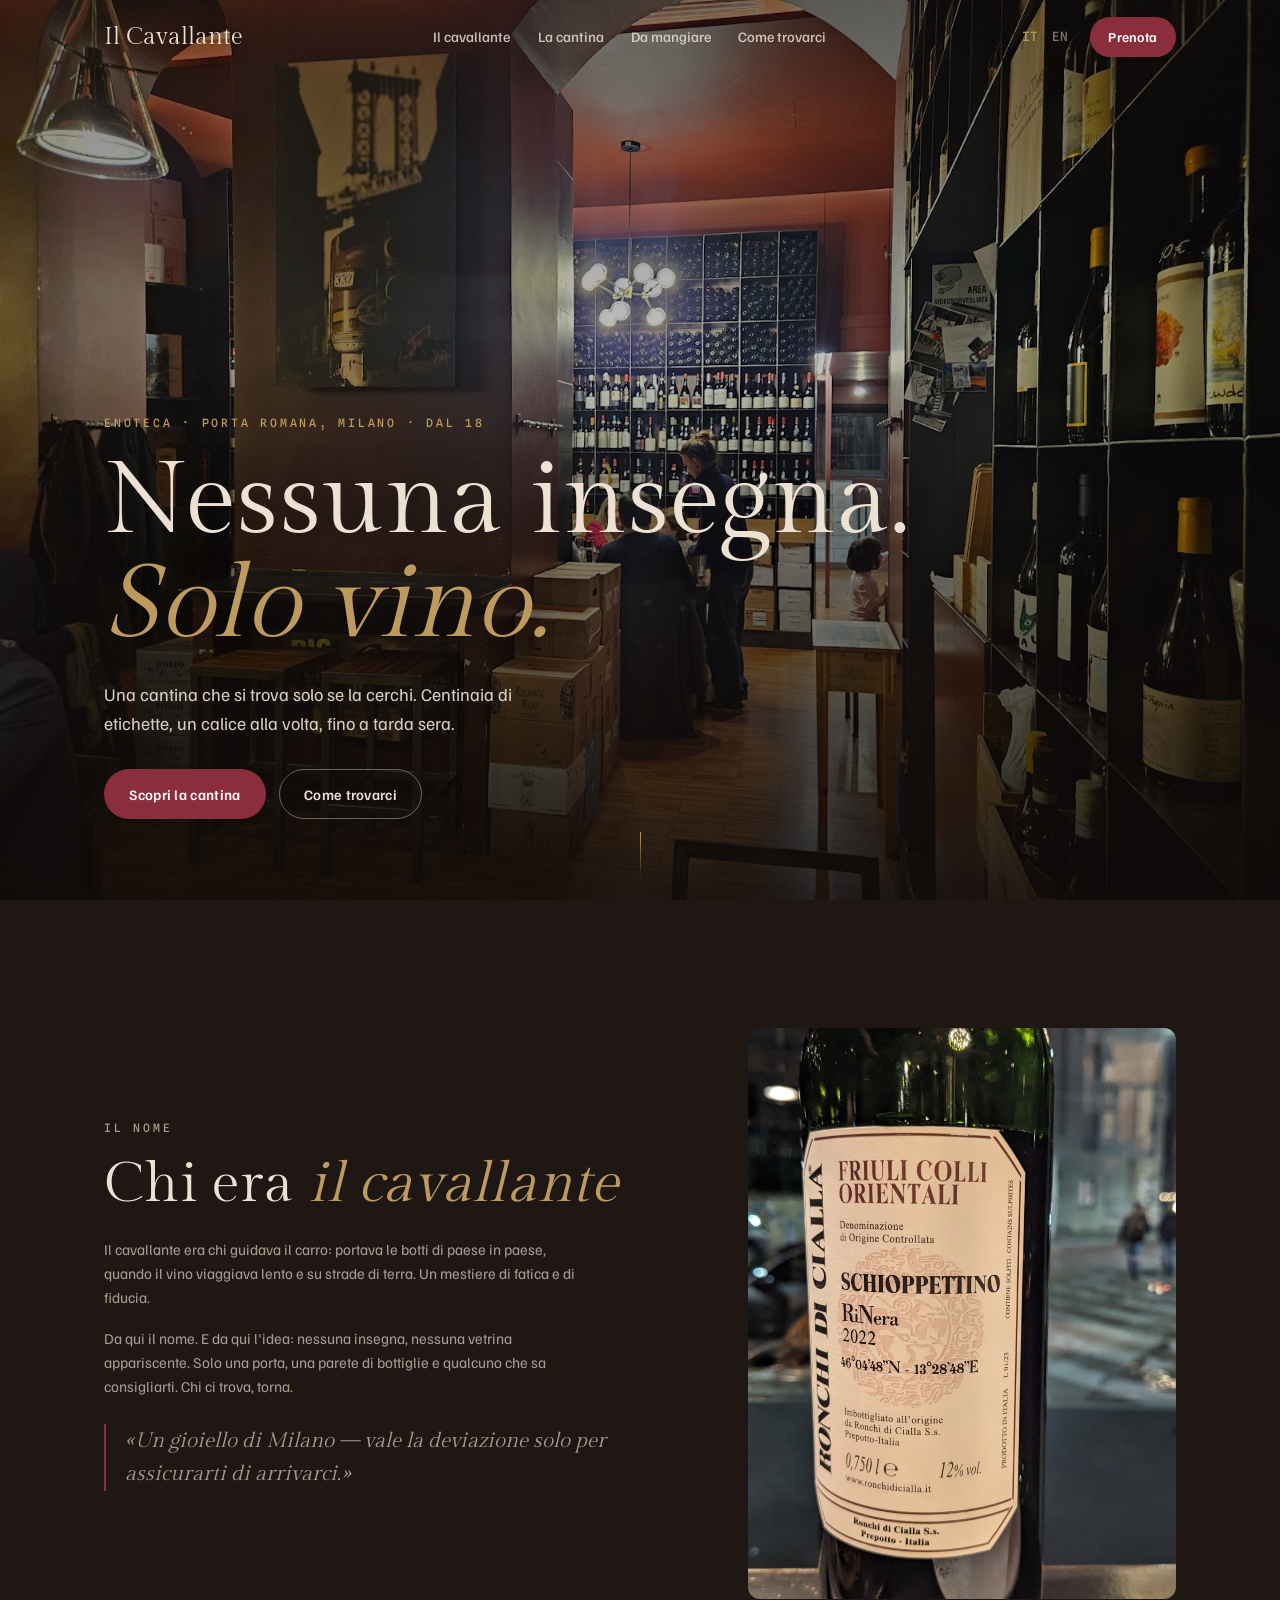
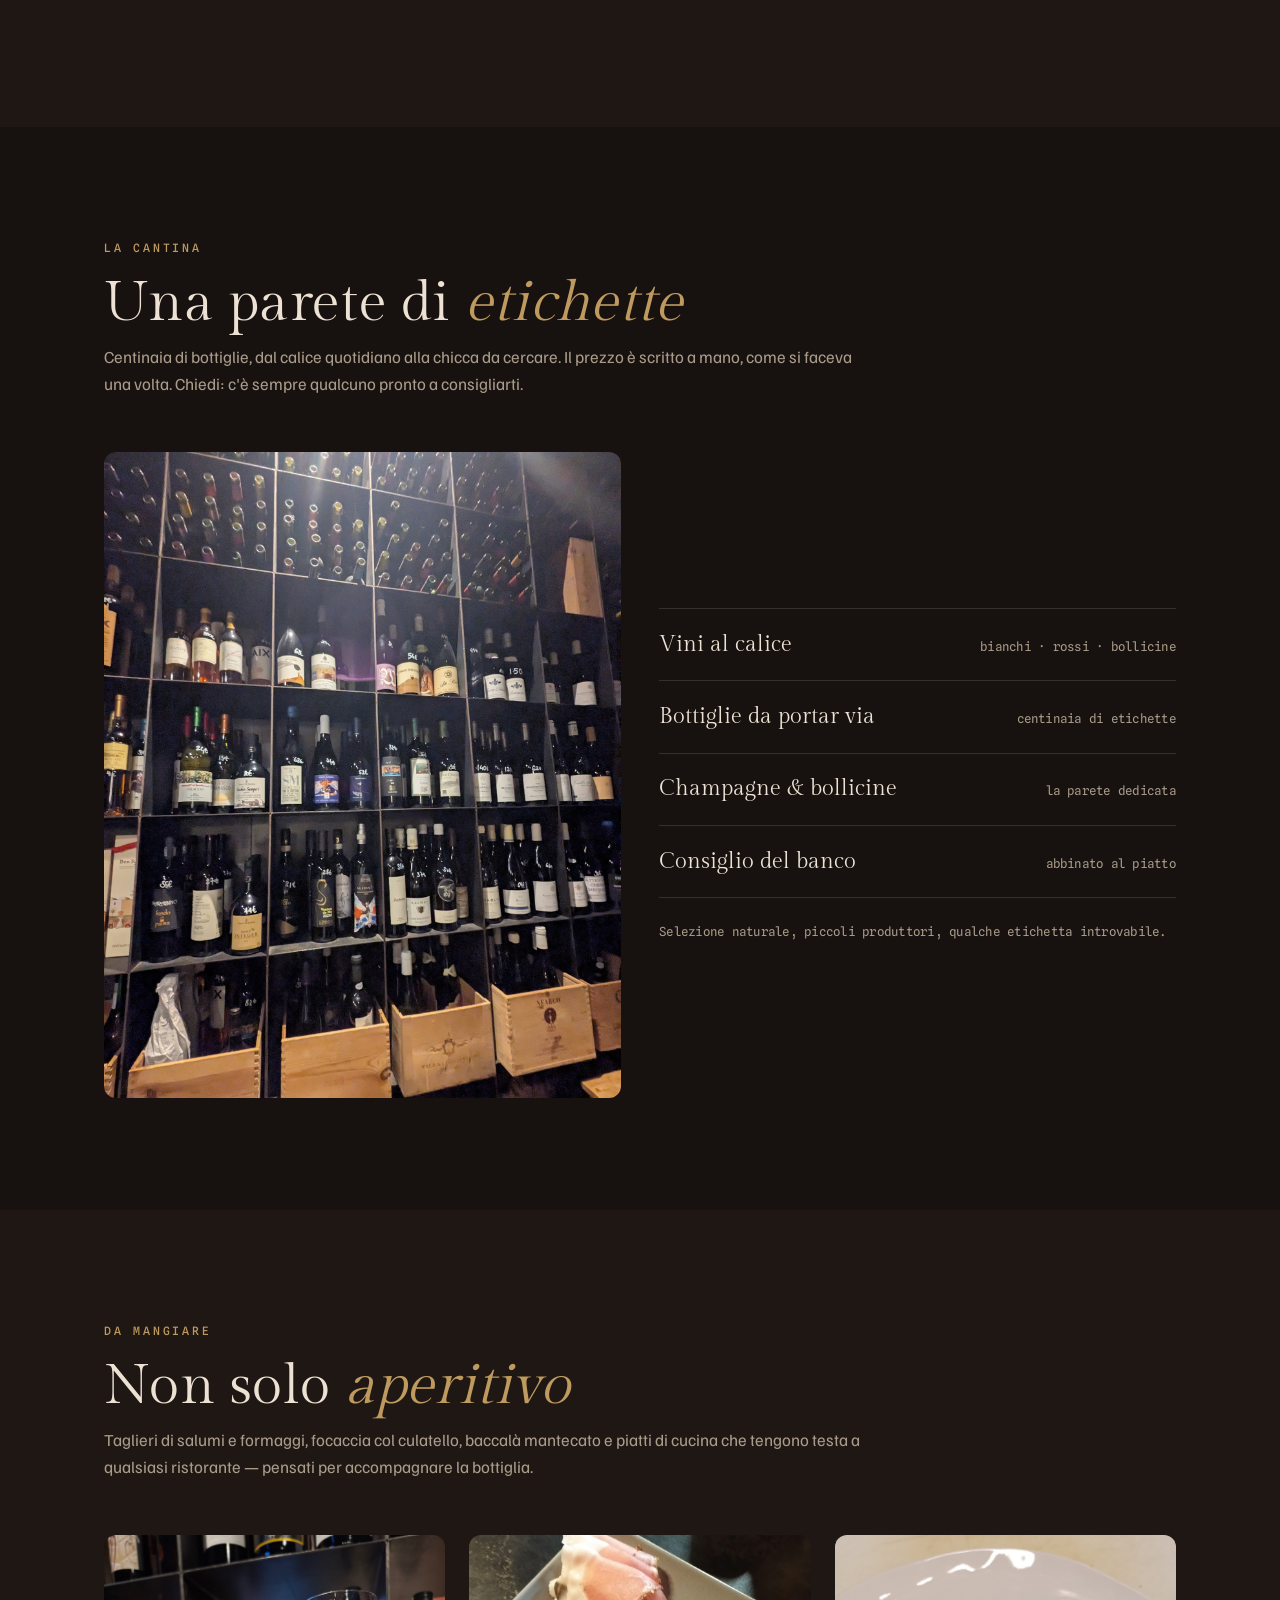
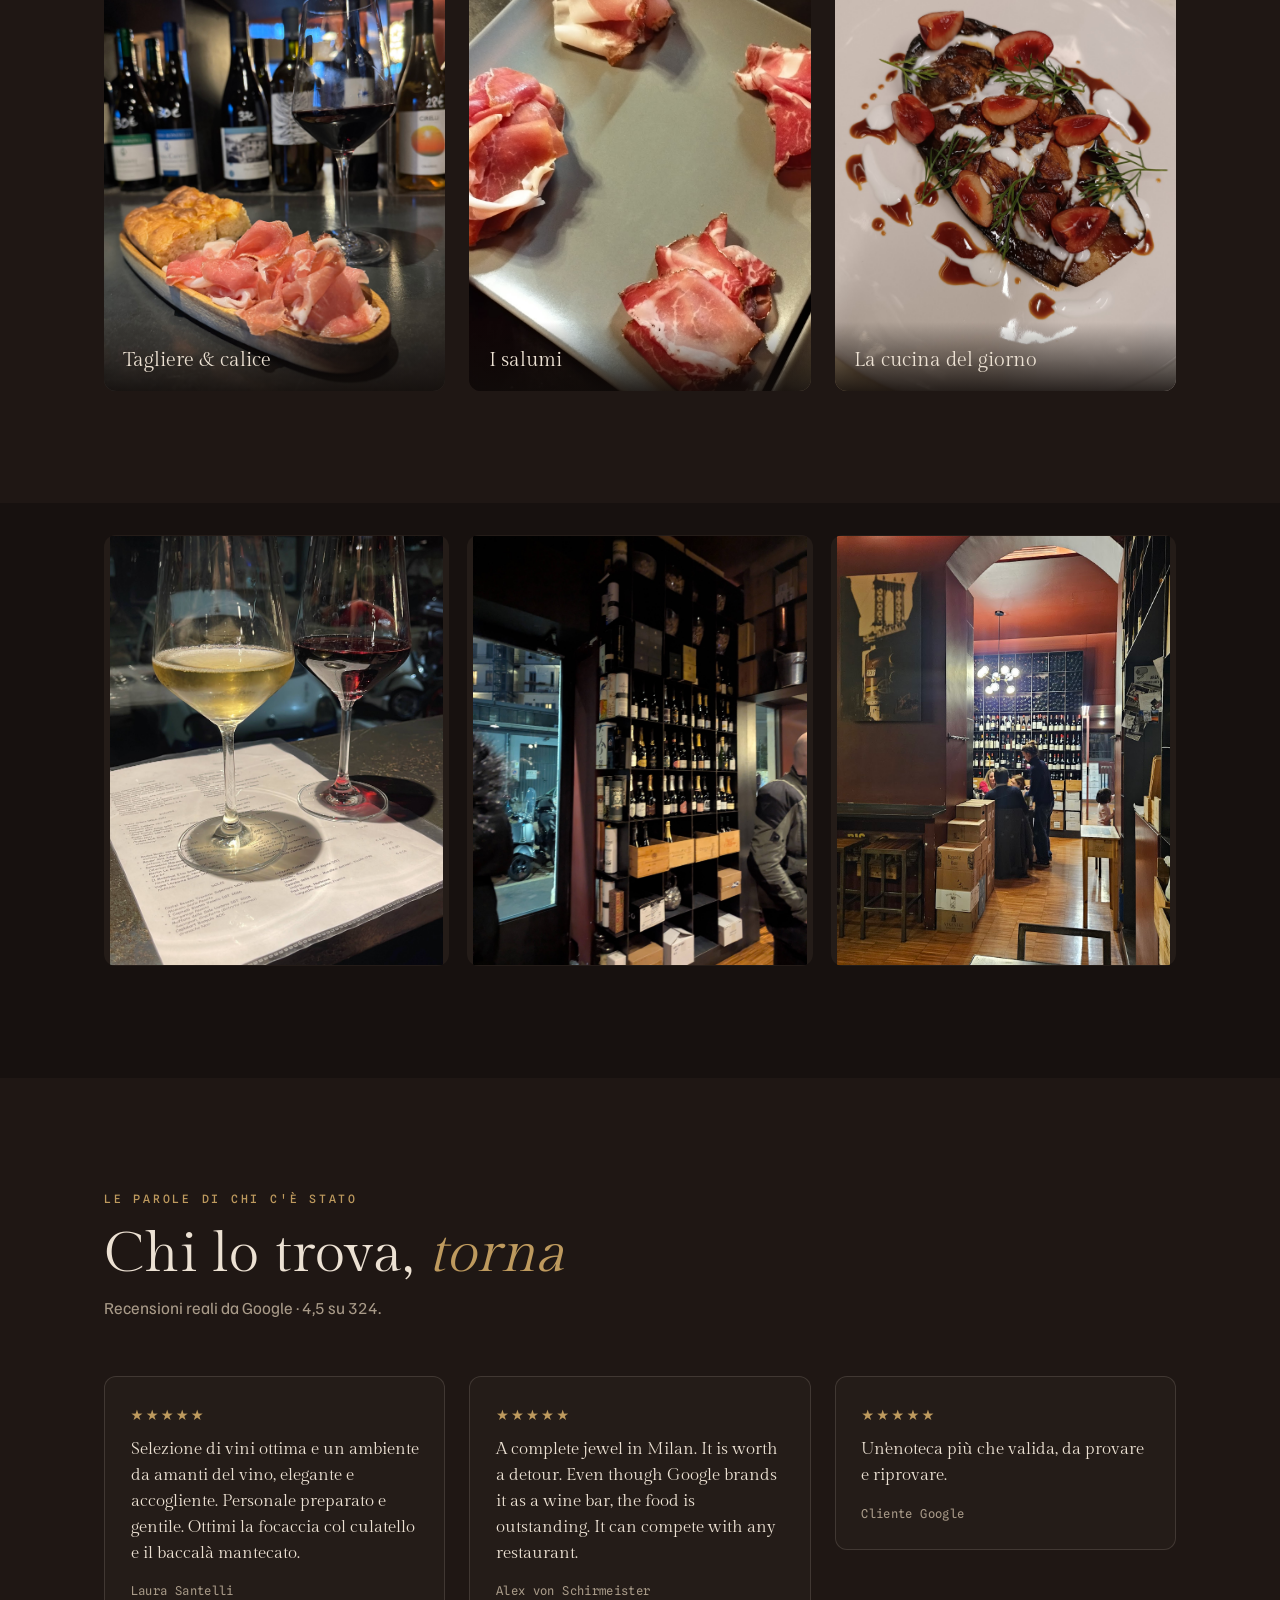
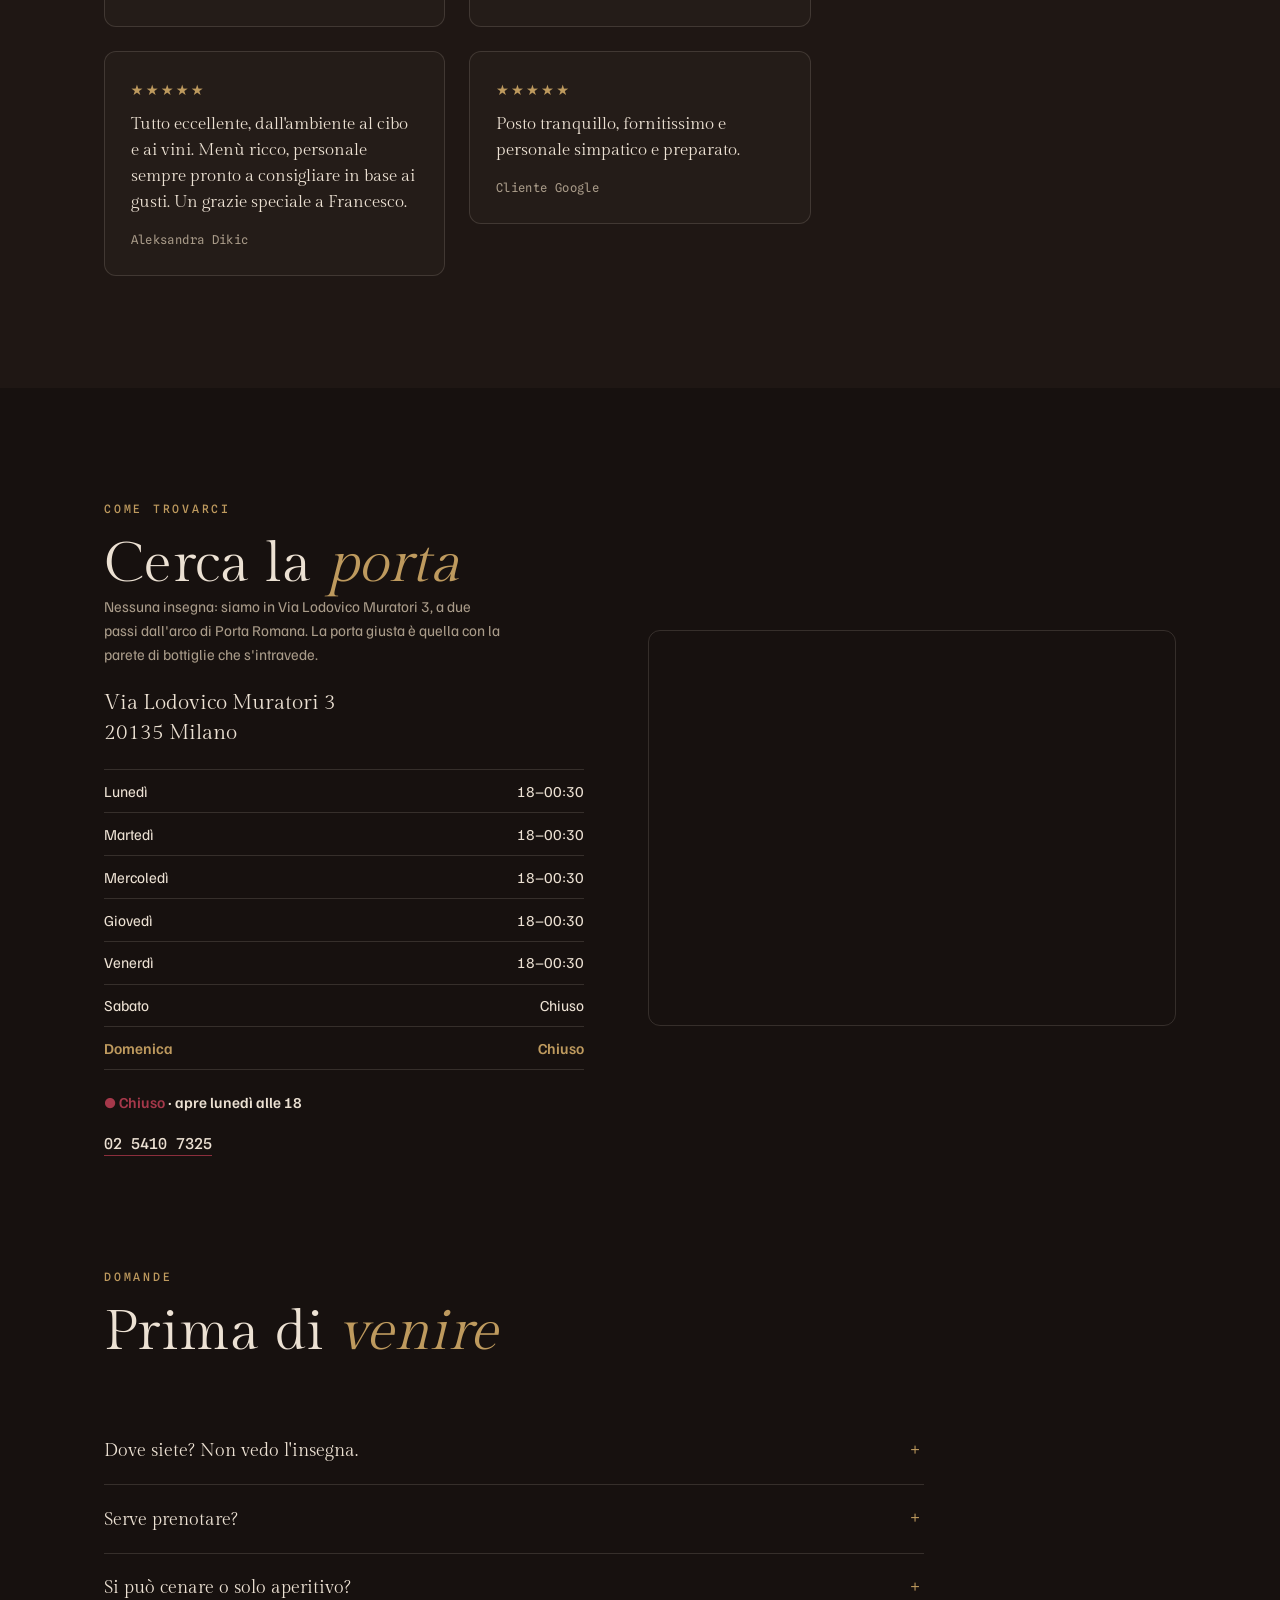
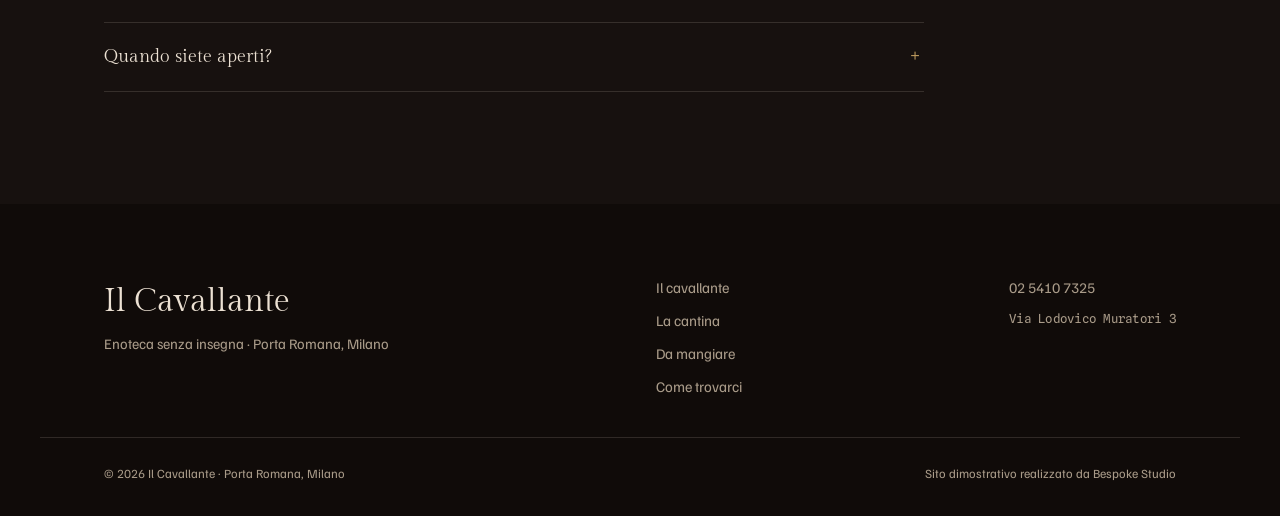
==== index.html @ c57157a1 "Il Cavallante — enoteca «senza insegna» a Porta Romana, Milano Sito vetrina one-page (vanilla HTML/C" ====
<!DOCTYPE html>
<html lang="it" class="no-js">
<head>
<meta charset="utf-8">
<meta name="viewport" content="width=device-width, initial-scale=1">
<title>Il Cavallante — Enoteca senza insegna a Porta Romana, Milano</title>
<meta name="description" content="Il Cavallante: enoteca e wine bar «senza insegna» in Via Ludovico Muratori 3, Porta Romana, Milano. Centinaia di etichette, vini al calice, taglieri e cucina. Aperto dalle 18.">
<link rel="canonical" href="https://rotenzark.github.io/il-cavallante/">
<meta property="og:type" content="website">
<meta property="og:title" content="Il Cavallante — Enoteca senza insegna a Porta Romana">
<meta property="og:description" content="Una cantina che si trova solo se la cerchi. Vini al calice, taglieri e cucina, dalle 18 a mezzanotte e mezza.">
<meta property="og:image" content="https://rotenzark.github.io/il-cavallante/img/og-image.jpg">
<meta property="og:url" content="https://rotenzark.github.io/il-cavallante/">
<meta name="twitter:card" content="summary_large_image">
<meta name="theme-color" content="#17110F">
<link rel="icon" href="img/favicon.svg" type="image/svg+xml">
<link rel="icon" href="img/favicon-32.png" sizes="32x32" type="image/png">
<link rel="apple-touch-icon" href="img/apple-touch-icon.png">
<link rel="preconnect" href="https://fonts.googleapis.com">
<link rel="preconnect" href="https://fonts.gstatic.com" crossorigin>
<link href="https://fonts.googleapis.com/css2?family=Gilda+Display&family=Familjen+Grotesk:wght@400;500;600;700&family=Spline+Sans+Mono:wght@400;500&display=swap" rel="stylesheet">
<link rel="stylesheet" href="css/style.css?v=1">
<script>document.documentElement.className = document.documentElement.className.replace('no-js','js');</script>
<script type="application/ld+json">
{
  "@context": "https://schema.org",
  "@type": ["BarOrPub","Winery"],
  "additionalType": "https://schema.org/Restaurant",
  "name": "Il Cavallante",
  "description": "Enoteca e wine bar «senza insegna» a Porta Romana, Milano. Centinaia di etichette, vini al calice, taglieri e cucina.",
  "image": "https://rotenzark.github.io/il-cavallante/img/og-image.jpg",
  "url": "https://rotenzark.github.io/il-cavallante/",
  "servesCuisine": ["Vino","Enoteca","Cucina italiana"],
  "priceRange": "€€",
  "telephone": "+390254107325",
  "address": {
    "@type": "PostalAddress",
    "streetAddress": "Via Lodovico Muratori 3",
    "postalCode": "20135",
    "addressLocality": "Milano",
    "addressCountry": "IT"
  },
  "geo": { "@type": "GeoCoordinates", "latitude": 45.4521486, "longitude": 9.2036123 },
  "openingHoursSpecification": [{
    "@type": "OpeningHoursSpecification",
    "dayOfWeek": ["Monday","Tuesday","Wednesday","Thursday","Friday"],
    "opens": "18:00", "closes": "00:30"
  }],
  "aggregateRating": { "@type": "AggregateRating", "ratingValue": "4.5", "reviewCount": "324" }
}
</script>
<script type="application/ld+json">
{
  "@context": "https://schema.org",
  "@type": "FAQPage",
  "mainEntity": [
    { "@type": "Question", "name": "Dove si trova Il Cavallante? Non vedo l'insegna.", "acceptedAnswer": { "@type": "Answer", "text": "È proprio così: siamo un'enoteca senza insegna, in Via Lodovico Muratori 3, a Porta Romana. Cerca la porta, dentro c'è la cantina." } },
    { "@type": "Question", "name": "Serve prenotare?", "acceptedAnswer": { "@type": "Answer", "text": "Per un tavolo la sera, soprattutto nel weekend, meglio chiamare al 02 5410 7325. Per un calice al banco si passa e basta." } },
    { "@type": "Question", "name": "Si può cenare o solo aperitivo?", "acceptedAnswer": { "@type": "Answer", "text": "Entrambi. Oltre a taglieri e vini al calice proponiamo piatti di cucina che accompagnano la bottiglia, fino a tardi." } },
    { "@type": "Question", "name": "Quando siete aperti?", "acceptedAnswer": { "@type": "Answer", "text": "Da lunedì a venerdì, dalle 18 alle 00:30. Sabato e domenica chiuso." } }
  ]
}
</script>
</head>
<body>

<div class="intro" id="intro" aria-hidden="true">
  <span class="intro__mark">Il Cavallante</span>
  <span class="intro__sub" data-i18n="intro.sub">l'enoteca senza insegna</span>
</div>

<header class="site-head" id="head">
  <div class="wrap head__row">
    <a class="brand" href="#top" aria-label="Il Cavallante — home"><span class="brand__word">Il Cavallante</span></a>
    <nav class="nav" id="nav" aria-label="Principale">
      <a href="#storia" data-i18n="nav.story">Il cavallante</a>
      <a href="#cantina" data-i18n="nav.cellar">La cantina</a>
      <a href="#cucina" data-i18n="nav.kitchen">Da mangiare</a>
      <a href="#dove" data-i18n="nav.where">Come trovarci</a>
    </nav>
    <div class="head__actions">
      <div class="lang" role="group" aria-label="Lingua / Language">
        <button type="button" class="lang__btn is-active" data-lang="it" aria-pressed="true">IT</button>
        <button type="button" class="lang__btn" data-lang="en" aria-pressed="false">EN</button>
      </div>
      <a class="btn btn--wine head__cta" href="tel:+390254107325" data-i18n="cta.book">Prenota</a>
      <button type="button" class="burger" id="burger" aria-label="Menu" aria-expanded="false" aria-controls="nav"><span></span><span></span></button>
    </div>
  </div>
</header>

<main id="top">

  <section class="hero" id="hero">
    <div class="hero__media"><img src="img/cav-01.jpg" width="1600" height="1067" alt="La cantina del Cavallante" class="hero__img"></div>
    <div class="hero__inner">
      <p class="eyebrow reveal" data-i18n="hero.eyebrow">Enoteca · Porta Romana, Milano · dal 18</p>
      <h1 class="hero__title reveal"><span data-i18n="hero.t1">Nessuna insegna.</span><br><em data-i18n="hero.t2">Solo vino.</em></h1>
      <p class="hero__lead reveal" data-i18n="hero.lead">Una cantina che si trova solo se la cerchi. Centinaia di etichette, un calice alla volta, fino a tarda sera.</p>
      <div class="hero__cta reveal">
        <a class="btn btn--wine" href="#cantina" data-i18n="hero.cta1">Scopri la cantina</a>
        <a class="btn btn--ghost-light" href="#dove" data-i18n="hero.cta2">Come trovarci</a>
      </div>
    </div>
    <span class="hero__scroll" aria-hidden="true"></span>
  </section>

  <!-- STORIA -->
  <section class="story" id="storia">
    <div class="wrap story__grid">
      <div class="story__text">
        <p class="eyebrow reveal" data-i18n="story.eyebrow">Il nome</p>
        <h2 class="reveal"><span data-i18n="story.t1">Chi era</span> <em data-i18n="story.t2">il cavallante</em></h2>
        <p class="reveal" data-i18n="story.p1">Il cavallante era chi guidava il carro: portava le botti di paese in paese, quando il vino viaggiava lento e su strade di terra. Un mestiere di fatica e di fiducia.</p>
        <p class="reveal" data-i18n="story.p2">Da qui il nome. E da qui l'idea: nessuna insegna, nessuna vetrina appariscente. Solo una porta, una parete di bottiglie e qualcuno che sa consigliarti. Chi ci trova, torna.</p>
        <p class="pull reveal" data-i18n="story.pull">«Un gioiello di Milano — vale la deviazione solo per assicurarti di arrivarci.»</p>
      </div>
      <div class="story__media reveal"><img src="img/cav-06.jpg" width="1600" height="2844" alt="Una bottiglia al Cavallante" loading="lazy"></div>
    </div>
  </section>

  <!-- CANTINA -->
  <section class="cellar" id="cantina">
    <div class="wrap">
      <header class="sec-head reveal">
        <p class="eyebrow" data-i18n="cellar.eyebrow">La cantina</p>
        <h2><span data-i18n="cellar.t1">Una parete di</span> <em data-i18n="cellar.t2">etichette</em></h2>
        <p class="sec-head__lead" data-i18n="cellar.lead">Centinaia di bottiglie, dal calice quotidiano alla chicca da cercare. Il prezzo è scritto a mano, come si faceva una volta. Chiedi: c'è sempre qualcuno pronto a consigliarti.</p>
      </header>
    </div>
    <div class="cellar__grid wrap">
      <figure class="cellar__big reveal"><img src="img/cav-03.jpg" width="1600" height="2125" alt="La parete delle etichette" loading="lazy"></figure>
      <div class="cellar__list reveal">
        <ul class="calice">
          <li><span data-i18n="cellar.i1">Vini al calice</span><span class="mono">bianchi · rossi · bollicine</span></li>
          <li><span data-i18n="cellar.i2">Bottiglie da portar via</span><span class="mono">centinaia di etichette</span></li>
          <li><span data-i18n="cellar.i3">Champagne & bollicine</span><span class="mono">la parete dedicata</span></li>
          <li><span data-i18n="cellar.i4">Consiglio del banco</span><span class="mono">abbinato al piatto</span></li>
        </ul>
        <p class="cellar__note mono" data-i18n="cellar.note">Selezione naturale, piccoli produttori, qualche etichetta introvabile.</p>
      </div>
    </div>
  </section>

  <!-- CUCINA -->
  <section class="kitchen" id="cucina">
    <div class="wrap">
      <header class="sec-head reveal">
        <p class="eyebrow" data-i18n="kitchen.eyebrow">Da mangiare</p>
        <h2><span data-i18n="kitchen.t1">Non solo</span> <em data-i18n="kitchen.t2">aperitivo</em></h2>
        <p class="sec-head__lead" data-i18n="kitchen.lead">Taglieri di salumi e formaggi, focaccia col culatello, baccalà mantecato e piatti di cucina che tengono testa a qualsiasi ristorante — pensati per accompagnare la bottiglia.</p>
      </header>
      <div class="kitchen__grid">
        <figure class="dish reveal"><img src="img/cav-02.jpg" width="1600" height="2844" alt="Tagliere e calice" loading="lazy"><figcaption data-i18n="kitchen.d1">Tagliere & calice</figcaption></figure>
        <figure class="dish reveal"><img src="img/cav-08.jpg" width="1600" height="1280" alt="Salumi" loading="lazy"><figcaption data-i18n="kitchen.d2">I salumi</figcaption></figure>
        <figure class="dish reveal"><img src="img/cav-07.jpg" width="1600" height="2133" alt="Piatto di cucina" loading="lazy"><figcaption data-i18n="kitchen.d3">La cucina del giorno</figcaption></figure>
      </div>
    </div>
  </section>

  <!-- GALLERY -->
  <section class="gallery" id="gallery">
    <div class="gallery__grid wrap">
      <button class="shot reveal" data-full="img/cav-04.jpg" aria-label="Ingrandisci"><img src="img/cav-04.jpg" width="1600" height="2125" alt="Due calici sul menù" loading="lazy"></button>
      <button class="shot reveal" data-full="img/cav-05.jpg" aria-label="Ingrandisci"><img src="img/cav-05.jpg" width="1600" height="2844" alt="La vetrina sulla strada" loading="lazy"></button>
      <button class="shot reveal" data-full="img/cav-01.jpg" aria-label="Ingrandisci"><img src="img/cav-01.jpg" width="1600" height="1067" alt="Interno della cantina" loading="lazy"></button>
    </div>
  </section>

  <!-- RECENSIONI -->
  <section class="reviews" id="recensioni">
    <div class="wrap">
      <header class="sec-head reveal">
        <p class="eyebrow" data-i18n="rev.eyebrow">Le parole di chi c'è stato</p>
        <h2><span data-i18n="rev.t1">Chi lo trova,</span> <em data-i18n="rev.t2">torna</em></h2>
        <p class="sec-head__lead" data-i18n="rev.lead">Recensioni reali da Google · 4,5 su 324.</p>
      </header>
      <div class="reviews__grid">
        <figure class="review reveal"><div class="review__stars" aria-label="5 su 5">★★★★★</div><blockquote data-i18n="rev.q1">Selezione di vini ottima e un ambiente da amanti del vino, elegante e accogliente. Personale preparato e gentile. Ottimi la focaccia col culatello e il baccalà mantecato.</blockquote><figcaption>Laura Santelli</figcaption></figure>
        <figure class="review reveal"><div class="review__stars" aria-label="5 su 5">★★★★★</div><blockquote data-i18n="rev.q2">Tutto eccellente, dall'ambiente al cibo e ai vini. Menù ricco, personale sempre pronto a consigliare in base ai gusti. Un grazie speciale a Francesco.</blockquote><figcaption>Aleksandra Dikic</figcaption></figure>
        <figure class="review reveal"><div class="review__stars" aria-label="5 su 5">★★★★★</div><blockquote data-i18n="rev.q3">A complete jewel in Milan. It is worth a detour. Even though Google brands it as a wine bar, the food is outstanding. It can compete with any restaurant.</blockquote><figcaption>Alex von Schirmeister</figcaption></figure>
        <figure class="review reveal"><div class="review__stars" aria-label="5 su 5">★★★★★</div><blockquote data-i18n="rev.q4">Posto tranquillo, fornitissimo e personale simpatico e preparato.</blockquote><figcaption>Cliente Google</figcaption></figure>
        <figure class="review reveal"><div class="review__stars" aria-label="5 su 5">★★★★★</div><blockquote data-i18n="rev.q5">Un'enoteca più che valida, da provare e riprovare.</blockquote><figcaption>Cliente Google</figcaption></figure>
      </div>
    </div>
  </section>

  <!-- DOVE / SENZA INSEGNA -->
  <section class="where" id="dove">
    <div class="wrap where__grid">
      <div class="where__info">
        <p class="eyebrow reveal" data-i18n="where.eyebrow">Come trovarci</p>
        <h2 class="reveal"><span data-i18n="where.t1">Cerca la</span> <em data-i18n="where.t2">porta</em></h2>
        <p class="reveal where__hint" data-i18n="where.hint">Nessuna insegna: siamo in Via Lodovico Muratori 3, a due passi dall'arco di Porta Romana. La porta giusta è quella con la parete di bottiglie che s'intravede.</p>
        <address class="where__addr reveal">Via Lodovico Muratori 3<br>20135 Milano</address>
        <ul class="hours reveal" id="hours" aria-label="Orari">
          <li data-day="1"><span data-i18n="day.mon">Lunedì</span><span>18–00:30</span></li>
          <li data-day="2"><span data-i18n="day.tue">Martedì</span><span>18–00:30</span></li>
          <li data-day="3"><span data-i18n="day.wed">Mercoledì</span><span>18–00:30</span></li>
          <li data-day="4"><span data-i18n="day.thu">Giovedì</span><span>18–00:30</span></li>
          <li data-day="5"><span data-i18n="day.fri">Venerdì</span><span>18–00:30</span></li>
          <li data-day="6"><span data-i18n="day.sat">Sabato</span><span data-i18n="closed">Chiuso</span></li>
          <li data-day="0"><span data-i18n="day.sun">Domenica</span><span data-i18n="closed">Chiuso</span></li>
        </ul>
        <p class="where__status reveal" id="status" aria-live="polite"></p>
        <div class="where__links reveal">
          <a href="tel:+390254107325">02 5410 7325</a>
        </div>
      </div>
      <div class="where__map reveal">
        <iframe title="Mappa Il Cavallante" src="https://www.google.com/maps?q=Via%20Lodovico%20Muratori%203%20Milano&output=embed" loading="lazy" referrerpolicy="no-referrer-when-downgrade"></iframe>
      </div>
    </div>
  </section>

  <!-- FAQ -->
  <section class="faq" id="faq">
    <div class="wrap">
      <header class="sec-head reveal">
        <p class="eyebrow" data-i18n="faq.eyebrow">Domande</p>
        <h2><span data-i18n="faq.t1">Prima di</span> <em data-i18n="faq.t2">venire</em></h2>
      </header>
      <div class="faq__list">
        <details class="faq__item reveal"><summary data-i18n="faq.q1">Dove siete? Non vedo l'insegna.</summary><p data-i18n="faq.a1">È proprio così: siamo un'enoteca senza insegna, in Via Lodovico Muratori 3, a Porta Romana. Cerca la porta — dentro c'è la cantina.</p></details>
        <details class="faq__item reveal"><summary data-i18n="faq.q2">Serve prenotare?</summary><p data-i18n="faq.a2">Per un tavolo la sera meglio chiamare al 02 5410 7325. Per un calice al banco si passa e basta.</p></details>
        <details class="faq__item reveal"><summary data-i18n="faq.q3">Si può cenare o solo aperitivo?</summary><p data-i18n="faq.a3">Entrambi. Oltre a taglieri e vini al calice proponiamo piatti di cucina che accompagnano la bottiglia, fino a tardi.</p></details>
        <details class="faq__item reveal"><summary data-i18n="faq.q4">Quando siete aperti?</summary><p data-i18n="faq.a4">Da lunedì a venerdì, dalle 18 alle 00:30. Sabato e domenica chiuso.</p></details>
      </div>
    </div>
  </section>
</main>

<footer class="site-foot">
  <div class="wrap foot__row">
    <div class="foot__brand">
      <span class="foot__mark">Il Cavallante</span>
      <p data-i18n="foot.tag">Enoteca senza insegna · Porta Romana, Milano</p>
    </div>
    <nav class="foot__nav" aria-label="Footer">
      <a href="#storia" data-i18n="nav.story">Il cavallante</a>
      <a href="#cantina" data-i18n="nav.cellar">La cantina</a>
      <a href="#cucina" data-i18n="nav.kitchen">Da mangiare</a>
      <a href="#dove" data-i18n="nav.where">Come trovarci</a>
    </nav>
    <div class="foot__social">
      <a href="tel:+390254107325">02 5410 7325</a>
      <span class="mono">Via Lodovico Muratori 3</span>
    </div>
  </div>
  <div class="wrap foot__legal">
    <span>© <span id="year">2026</span> Il Cavallante · Porta Romana, Milano</span>
    <span class="foot__demo" data-i18n="foot.demo">Sito dimostrativo realizzato da Bespoke Studio</span>
  </div>
</footer>

<div class="actionbar" aria-hidden="false">
  <a href="tel:+390254107325" data-i18n="ab.call">Chiama</a>
  <a href="#dove" data-i18n="ab.where">Come trovarci</a>
  <a class="actionbar__cta" href="#cantina" data-i18n="ab.cellar">La cantina</a>
</div>

<div class="lightbox" id="lightbox" aria-hidden="true" role="dialog" aria-modal="true" aria-label="Foto ingrandita">
  <button class="lightbox__close" id="lbClose" aria-label="Chiudi">×</button>
  <img id="lbImg" src="" alt="">
</div>

<script src="js/main.js?v=1"></script>
</body>
</html>
---- css/style.css ----
/* ============================================================
   Il Cavallante — enoteca «senza insegna» · Porta Romana, Milano
   Concept: la cantina che si trova solo se la cerchi (DARK)
   Type: Gilda Display (titoli) · Familjen Grotesk (UI) · Spline Sans Mono (etichette)
   ============================================================ */
*,*::before,*::after{box-sizing:border-box}
html{-webkit-text-size-adjust:100%}
body{margin:0}
img{max-width:100%;height:auto;display:block}
button{font:inherit;color:inherit;cursor:pointer;background:none;border:0}
a{color:inherit;text-decoration:none}
h1,h2,h3,p,figure,blockquote,ul,address{margin:0}
ul{list-style:none;padding:0}
address{font-style:normal}
:focus-visible{outline:2px solid var(--brass);outline-offset:3px}

:root{
  --bg:#17110F;
  --bg-2:#1F1714;
  --panel:#241C18;
  --ink:#ECE1D3;
  --ink-soft:#A99B89;
  --line:rgba(236,225,211,.14);
  --wine:#8B2E3C;
  --wine-2:#A5384A;
  --brass:#BE9A5E;

  --serif:'Gilda Display',Georgia,serif;
  --sans:'Familjen Grotesk',system-ui,-apple-system,Segoe UI,Roboto,sans-serif;
  --mono:'Spline Sans Mono',ui-monospace,monospace;

  --wrap:1200px;
  --gutter:clamp(20px,5vw,64px);
  --r:12px;
  --ease:cubic-bezier(.22,.61,.36,1);
}
body{font-family:var(--sans);color:var(--ink);background:var(--bg);line-height:1.6;
  font-size:clamp(15px,1.05vw,17px);-webkit-font-smoothing:antialiased}

.wrap{width:100%;max-width:var(--wrap);margin-inline:auto;padding-inline:var(--gutter)}
h1,h2,h3{font-family:var(--serif);font-weight:400;line-height:1.06;letter-spacing:.005em}
h2{font-size:clamp(2rem,5.2vw,3.5rem)}
h3{font-size:clamp(1.2rem,2.2vw,1.6rem)}
em{font-style:italic;color:var(--brass)}
.mono{font-family:var(--mono);font-size:.78rem;letter-spacing:.02em;color:var(--ink-soft)}

.eyebrow{font-family:var(--mono);font-size:.72rem;font-weight:500;letter-spacing:.24em;
  text-transform:uppercase;color:var(--brass);margin-bottom:1rem}
.sec-head{max-width:760px;margin-bottom:clamp(2rem,5vw,3.4rem)}
.sec-head h2{margin-bottom:.7rem}
.sec-head__lead{color:var(--ink-soft);font-size:1.05rem}

.btn{display:inline-flex;align-items:center;justify-content:center;font-family:var(--sans);
  font-weight:600;font-size:.9rem;letter-spacing:.02em;padding:.85em 1.7em;border-radius:999px;
  transition:transform .3s var(--ease),background .3s,color .3s,border-color .3s;border:1.5px solid transparent;white-space:nowrap}
.btn:hover{transform:translateY(-2px)}
.btn--wine{background:var(--wine);color:#fff}
.btn--wine:hover{background:var(--wine-2)}
.btn--ghost-light{border-color:rgba(236,225,211,.4);color:var(--ink)}
.btn--ghost-light:hover{background:rgba(236,225,211,.08);border-color:var(--ink)}

.reveal{opacity:0;transform:translateY(22px);transition:opacity .8s var(--ease),transform .8s var(--ease)}
.reveal.is-visible{opacity:1;transform:none}
.no-js .reveal{opacity:1;transform:none}

/* INTRO */
.intro{position:fixed;inset:0;z-index:200;display:flex;flex-direction:column;align-items:center;justify-content:center;
  gap:1rem;background:#100B09;color:var(--ink);transition:opacity .7s ease,visibility .7s ease}
.intro.is-done{opacity:0;visibility:hidden;pointer-events:none}
.intro__mark{font-family:var(--serif);font-size:clamp(2.4rem,8vw,4.4rem);opacity:0;animation:introUp .9s var(--ease) forwards}
.intro__sub{font-family:var(--mono);letter-spacing:.28em;text-transform:uppercase;font-size:.72rem;color:var(--brass);
  opacity:0;animation:introUp .9s var(--ease) .3s forwards}
@keyframes introUp{from{opacity:0;transform:translateY(14px)}to{opacity:1;transform:none}}

/* HEADER */
.site-head{position:fixed;top:0;left:0;right:0;z-index:100;transition:background .4s var(--ease),border-color .4s;
  border-bottom:1px solid transparent}
.site-head.is-scrolled{background:rgba(23,17,15,.9);backdrop-filter:blur(10px);border-color:var(--line)}
.head__row{display:flex;align-items:center;justify-content:space-between;gap:1rem;min-height:74px}
.brand__word{font-family:var(--serif);font-size:1.5rem;color:var(--ink)}
.nav{display:flex;gap:1.7rem}
.nav a{font-size:.9rem;font-weight:500;color:var(--ink);opacity:.82;transition:opacity .25s,color .25s}
.nav a:hover{opacity:1;color:var(--brass)}
.head__actions{display:flex;align-items:center;gap:1rem}
.lang{display:flex;gap:.15rem;font-size:.8rem;font-family:var(--mono)}
.lang__btn{padding:.2em .45em;border-radius:6px;font-weight:500;opacity:.5;transition:opacity .2s,color .2s}
.lang__btn.is-active{opacity:1;color:var(--brass)}
.head__cta{padding:.6em 1.3em;font-size:.85rem}
.burger{display:none;flex-direction:column;gap:5px;padding:8px;position:relative;z-index:120}
.burger span{width:24px;height:2px;background:var(--ink);transition:.3s}

/* HERO */
.hero{position:relative;min-height:100vh;min-height:100svh;display:flex;align-items:flex-end;overflow:hidden}
.hero__media{position:absolute;inset:0;z-index:-2}
.hero__img{width:100%;height:100%;object-fit:cover;object-position:50% 45%}
.hero::after{content:"";position:absolute;inset:0;z-index:-1;
  background:linear-gradient(180deg,rgba(16,11,9,.55) 0%,rgba(16,11,9,.25) 40%,rgba(16,11,9,.9) 100%)}
.hero__inner{width:100%;max-width:var(--wrap);margin-inline:auto;padding:0 var(--gutter) clamp(4rem,9vh,7rem)}
.hero__title{font-size:clamp(2.8rem,8.5vw,6.4rem);line-height:1.02;text-shadow:0 2px 40px rgba(0,0,0,.5)}
.hero__lead{max-width:46ch;margin:1.4rem 0 2rem;font-size:1.12rem;color:rgba(236,225,211,.9)}
.hero__cta{display:flex;gap:.8rem;flex-wrap:wrap}
.hero__scroll{position:absolute;left:50%;bottom:22px;width:1px;height:46px;
  background:linear-gradient(var(--brass),transparent);animation:pulse 2.4s ease-in-out infinite}
@keyframes pulse{0%,100%{opacity:.3;transform:scaleY(.6)}50%{opacity:1;transform:scaleY(1)}}

/* STORIA */
.story{padding:clamp(4rem,10vw,8rem) 0;background:var(--bg-2)}
.story__grid{display:grid;grid-template-columns:1.15fr .85fr;gap:clamp(2rem,5vw,5rem);align-items:center}
.story__text h2{margin-bottom:1.4rem}
.story__text p{color:var(--ink-soft);margin-bottom:1.1rem;max-width:54ch}
.pull{font-family:var(--serif);font-style:italic;font-size:1.3rem;color:var(--ink);border-left:2px solid var(--wine);
  padding-left:1.2rem;margin-top:1.6rem!important}
.story__media{border-radius:var(--r);overflow:hidden;aspect-ratio:3/4}
.story__media img{width:100%;height:100%;object-fit:cover}

/* CANTINA */
.cellar{padding:clamp(4rem,9vw,7rem) 0}
.cellar__grid{display:grid;grid-template-columns:1fr 1fr;gap:clamp(1.5rem,3vw,3rem);align-items:stretch}
.cellar__big{border-radius:var(--r);overflow:hidden;margin:0;aspect-ratio:4/5}
.cellar__big img{width:100%;height:100%;object-fit:cover}
.cellar__list{display:flex;flex-direction:column;justify-content:center}
.calice li{display:flex;justify-content:space-between;align-items:baseline;gap:1rem;padding:1.15rem 0;
  border-bottom:1px solid var(--line);font-family:var(--serif);font-size:1.35rem}
.calice li:first-child{border-top:1px solid var(--line)}
.cellar__note{margin-top:1.5rem}

/* CUCINA */
.kitchen{padding:clamp(4rem,9vw,7rem) 0;background:var(--bg-2)}
.kitchen__grid{display:grid;grid-template-columns:repeat(3,1fr);gap:clamp(14px,2vw,24px)}
.dish{margin:0;border-radius:var(--r);overflow:hidden;position:relative;aspect-ratio:3/4;background:var(--panel)}
.dish img{width:100%;height:100%;object-fit:cover;transition:transform .8s var(--ease)}
.dish:hover img{transform:scale(1.05)}
.dish figcaption{position:absolute;left:0;right:0;bottom:0;padding:1.4rem 1.2rem .9rem;
  background:linear-gradient(transparent,rgba(16,11,9,.85));font-family:var(--serif);font-size:1.25rem}

/* GALLERY */
.gallery{padding:clamp(1rem,3vw,2rem) 0 clamp(4rem,9vw,7rem)}
.gallery__grid{display:grid;grid-template-columns:repeat(3,1fr);gap:clamp(12px,1.6vw,18px)}
.shot{border-radius:var(--r);overflow:hidden;aspect-ratio:4/5;position:relative;background:var(--panel)}
.shot img{width:100%;height:100%;object-fit:cover;transition:transform .8s var(--ease)}
.shot::after{content:"＋";position:absolute;inset:0;display:grid;place-items:center;color:#fff;font-size:1.6rem;
  background:rgba(16,11,9,.35);opacity:0;transition:opacity .35s}
.shot:hover img{transform:scale(1.05)}
.shot:hover::after{opacity:1}

/* REVIEWS */
.reviews{padding:clamp(4rem,9vw,7rem) 0;background:var(--bg-2)}
.reviews__grid{columns:3;column-gap:clamp(14px,2vw,24px)}
.review{break-inside:avoid;margin-bottom:clamp(14px,2vw,24px);background:var(--panel);border:1px solid var(--line);
  border-radius:var(--r);padding:1.6rem}
.review__stars{color:var(--brass);letter-spacing:.15em;margin-bottom:.7rem;font-size:.9rem}
.review blockquote{font-family:var(--serif);font-size:1.08rem;line-height:1.5;color:var(--ink);margin-bottom:.9rem}
.review figcaption{font-family:var(--mono);font-size:.76rem;color:var(--ink-soft);letter-spacing:.03em}

/* WHERE */
.where{padding:clamp(4rem,9vw,7rem) 0}
.where__grid{display:grid;grid-template-columns:1fr 1.1fr;gap:clamp(2rem,5vw,4rem);align-items:center}
.where__hint{color:var(--ink-soft);margin-bottom:1.4rem;max-width:44ch}
.where__addr{font-family:var(--serif);font-size:1.3rem;margin-bottom:1.4rem;line-height:1.4}
.hours{border-top:1px solid var(--line);margin-bottom:1.2rem}
.hours li{display:flex;justify-content:space-between;padding:.55rem 0;border-bottom:1px solid var(--line);font-size:.95rem}
.hours li.is-today{color:var(--brass);font-weight:600}
.where__status{font-weight:600;font-size:.95rem}
.where__status .open{color:#7FB37A}.where__status .closed{color:var(--wine-2)}
.where__links{margin-top:1.1rem}
.where__links a{font-family:var(--mono);font-weight:500;border-bottom:1.5px solid var(--wine);padding-bottom:2px}
.where__map{border-radius:var(--r);overflow:hidden;aspect-ratio:4/3;border:1px solid var(--line)}
.where__map iframe{width:100%;height:100%;border:0;display:block;filter:invert(.92) hue-rotate(180deg) saturate(.7) brightness(.9)}

/* FAQ */
.faq{padding:0 0 clamp(4rem,9vw,7rem);background:var(--bg)}
.faq__list{max-width:820px}
.faq__item{border-bottom:1px solid var(--line)}
.faq__item summary{font-family:var(--serif);font-size:1.15rem;padding:1.2rem 2rem 1.2rem 0;position:relative;list-style:none;cursor:pointer}
.faq__item summary::-webkit-details-marker{display:none}
.faq__item summary::after{content:"+";position:absolute;right:.2rem;top:1rem;font-size:1.4rem;color:var(--brass);transition:transform .3s}
.faq__item[open] summary::after{transform:rotate(45deg)}
.faq__item p{color:var(--ink-soft);padding:0 2rem 1.3rem 0;max-width:64ch}

/* FOOTER */
.site-foot{background:#100B09;color:var(--ink);padding:clamp(3rem,6vw,4.5rem) 0 2rem}
.foot__row{display:flex;justify-content:space-between;gap:2rem;flex-wrap:wrap;align-items:flex-start;
  border-bottom:1px solid var(--line);padding-bottom:2.4rem}
.foot__mark{font-family:var(--serif);font-size:2rem;color:var(--ink)}
.foot__brand p{color:var(--ink-soft);font-size:.9rem;margin-top:.3rem}
.foot__nav{display:flex;flex-direction:column;gap:.6rem}
.foot__nav a{color:var(--ink-soft);font-size:.92rem;transition:color .2s}
.foot__nav a:hover{color:var(--brass)}
.foot__social{display:flex;flex-direction:column;gap:.6rem}
.foot__social a{color:var(--ink-soft);font-size:.92rem}
.foot__legal{display:flex;justify-content:space-between;gap:1rem;flex-wrap:wrap;margin-top:1.6rem;
  font-size:.78rem;color:var(--ink-soft)}

/* ACTION BAR */
.actionbar{position:fixed;left:0;right:0;bottom:0;z-index:90;display:none;grid-template-columns:1fr 1fr 1.2fr;gap:1px;
  background:var(--line);border-top:1px solid var(--line)}
.actionbar a{background:var(--panel);text-align:center;padding:.95rem .4rem;font-weight:600;font-size:.86rem;color:var(--ink)}
.actionbar__cta{background:var(--wine)!important;color:#fff!important}

/* LIGHTBOX */
.lightbox{position:fixed;inset:0;z-index:300;display:none;place-items:center;background:rgba(9,6,5,.94);padding:5vw}
.lightbox.is-open{display:grid}
.lightbox img{max-width:100%;max-height:90vh;width:auto;border-radius:8px;box-shadow:0 20px 60px rgba(0,0,0,.6)}
.lightbox__close{position:absolute;top:18px;right:24px;font-size:2.4rem;color:#fff;width:48px;height:48px}

/* RESPONSIVE */
@media (max-width:960px){
  .nav{position:fixed;inset:0 0 0 auto;width:min(80vw,340px);flex-direction:column;justify-content:center;gap:1.6rem;
    background:var(--bg-2);padding:2rem 2.4rem;transform:translateX(105%);transition:transform .4s var(--ease);
    box-shadow:-20px 0 50px rgba(0,0,0,.4);z-index:110}
  .nav.is-open{transform:none}
  .nav a{font-family:var(--serif);font-size:1.4rem;opacity:1}
  .burger{display:flex}
  .head__cta{display:none}
  .menu[hidden]{display:none}
  .story__grid,.cellar__grid,.where__grid,.hero{grid-template-columns:1fr}
  .kitchen__grid{grid-template-columns:1fr}
  .reviews__grid{columns:2}
  .actionbar{display:grid}
  body{padding-bottom:56px}
  .story__media{aspect-ratio:16/11}
}
@media (max-width:640px){
  .gallery__grid{grid-template-columns:1fr}
  .reviews__grid{columns:1}
  .foot__row{flex-direction:column;gap:1.6rem}
  .hero__cta .btn{flex:1}
  .calice li{font-size:1.15rem}
}
@media (prefers-reduced-motion:reduce){
  *{animation-duration:.001ms!important;animation-iteration-count:1!important;transition-duration:.001ms!important}
  .reveal{opacity:1!important;transform:none!important}
  .intro{display:none}.hero__scroll{display:none}
}
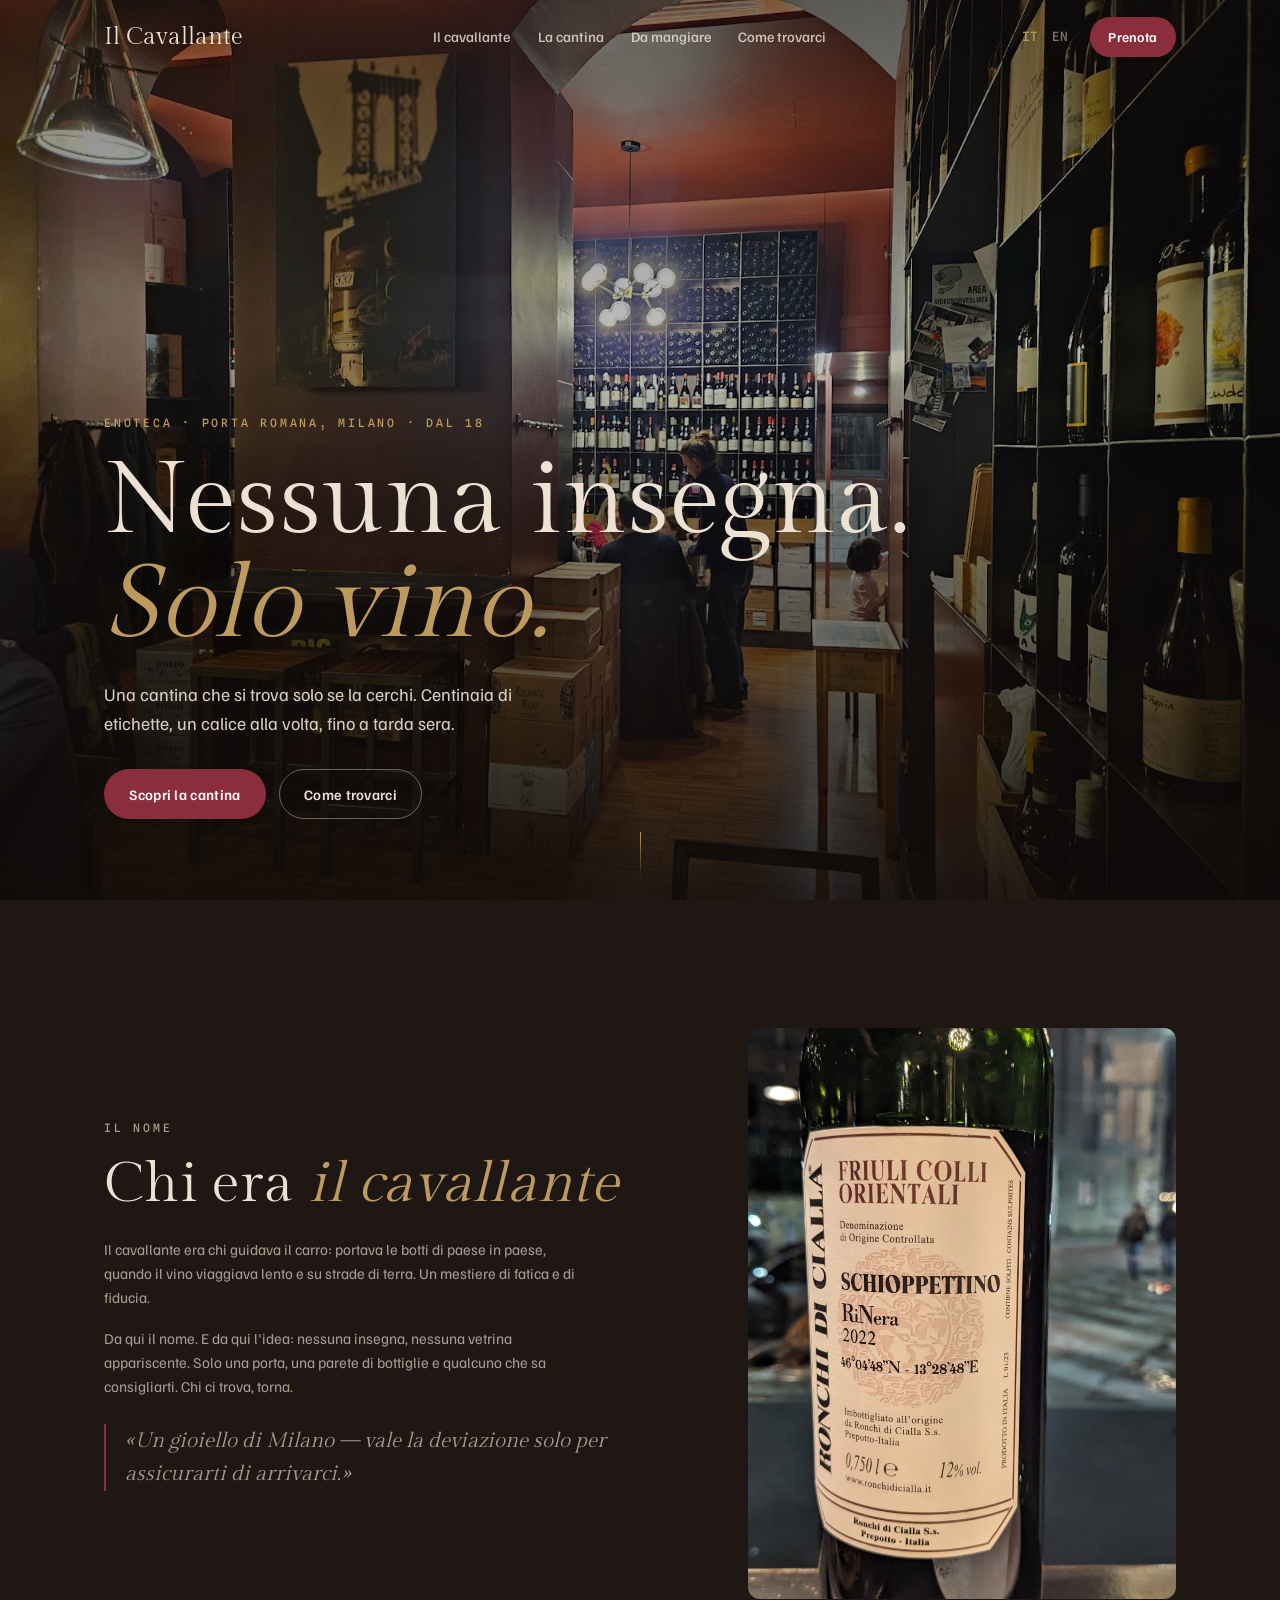
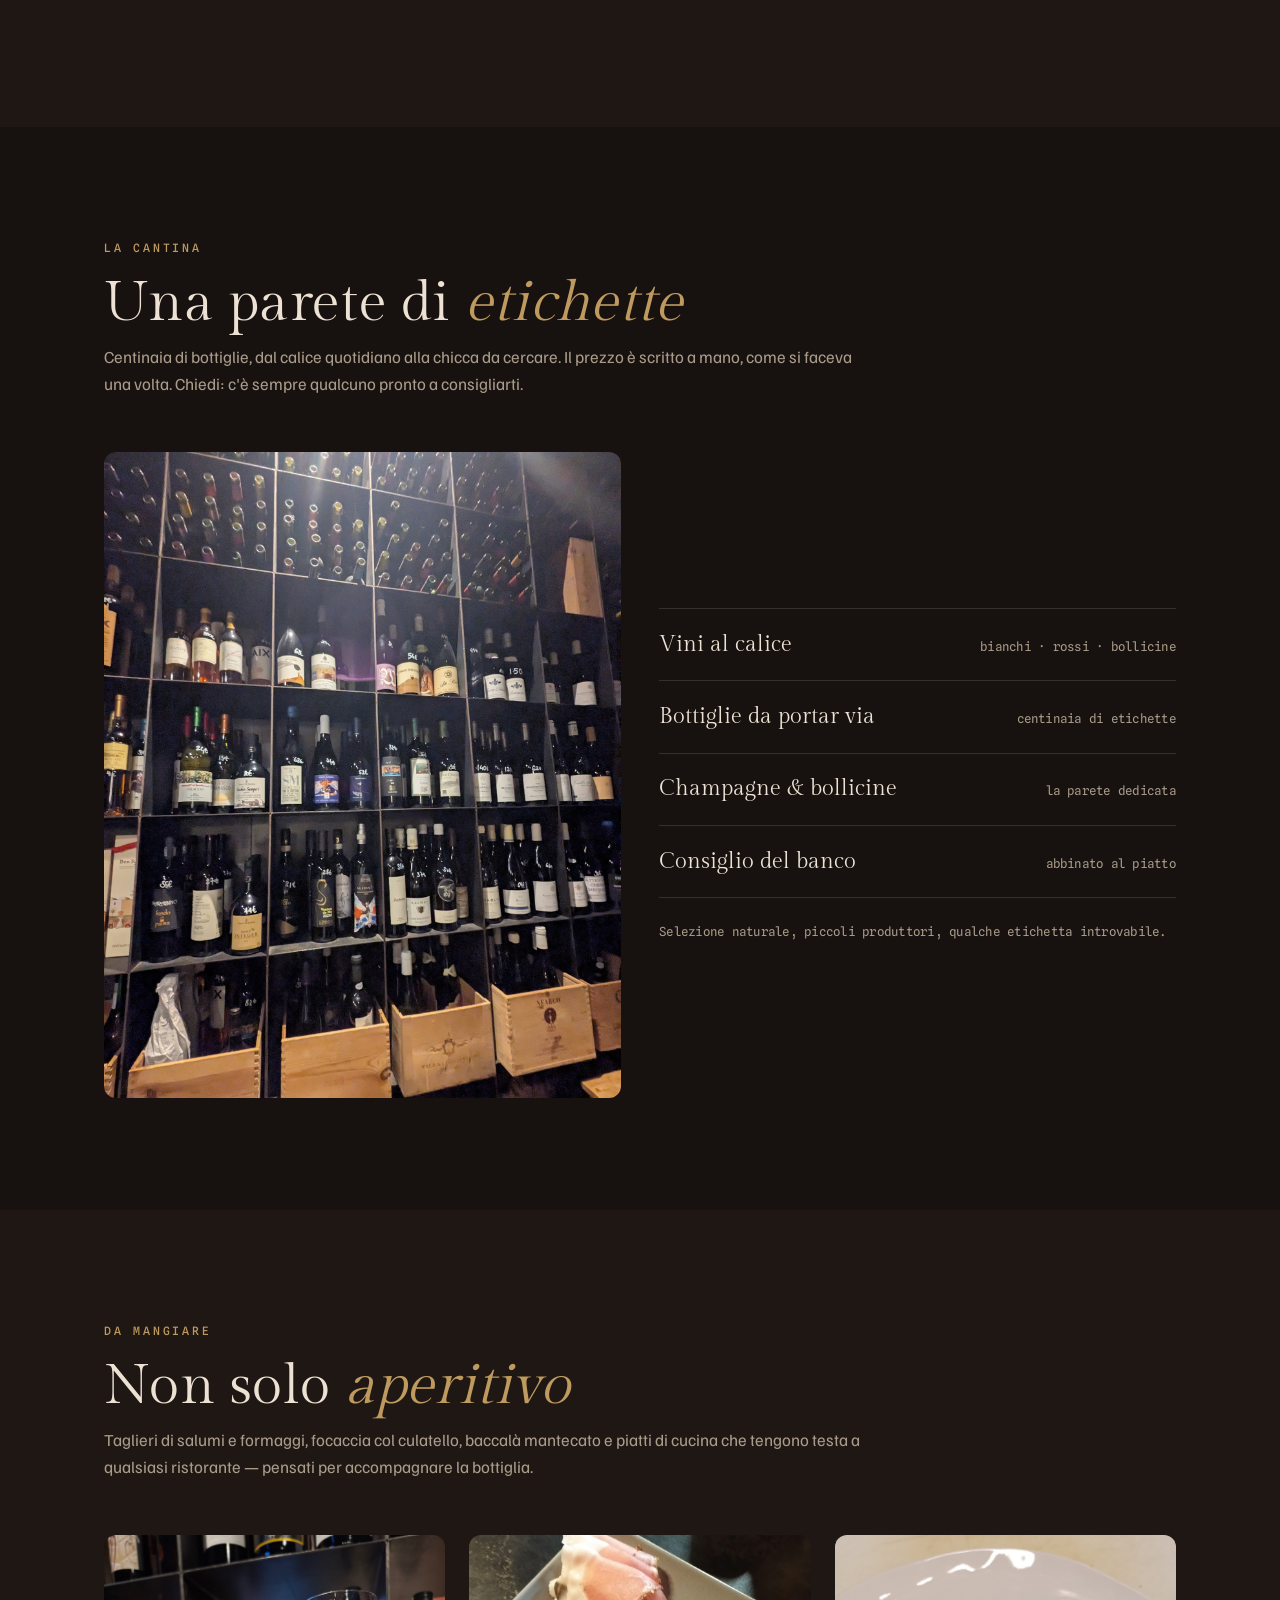
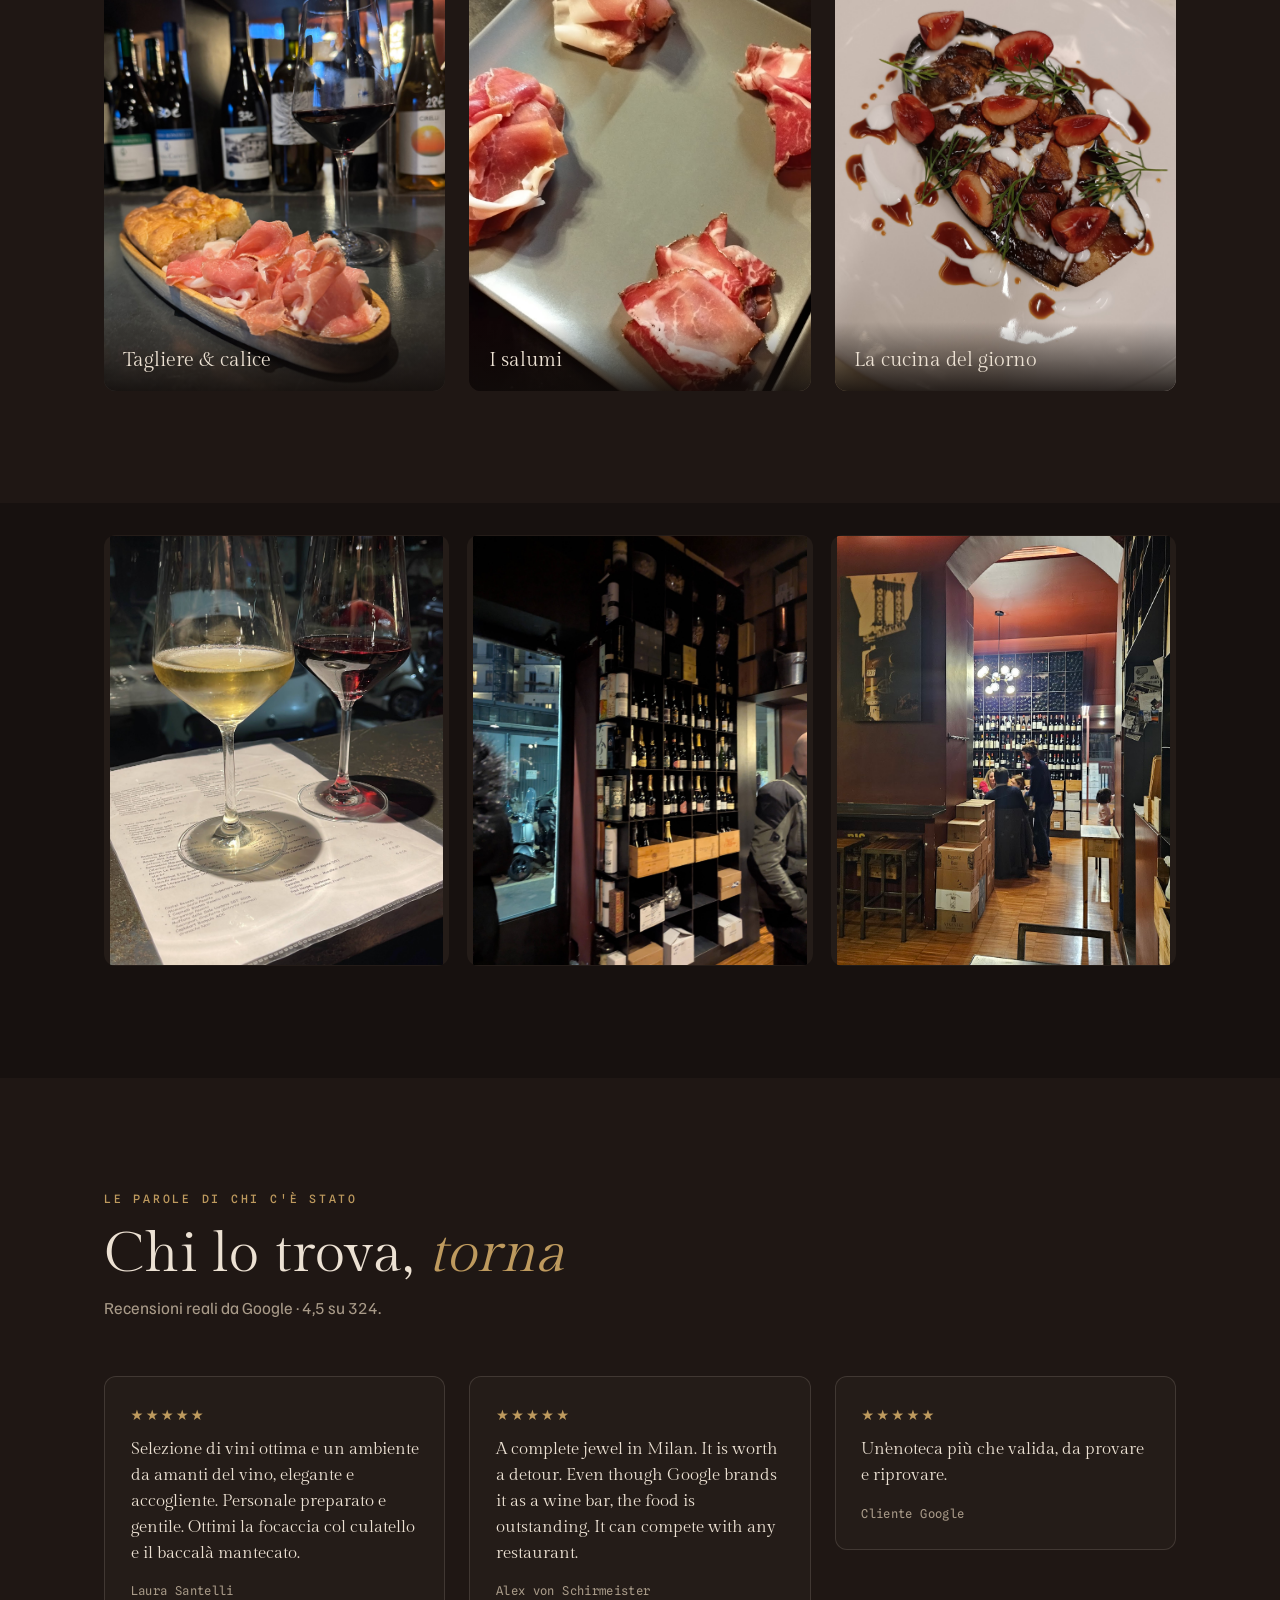
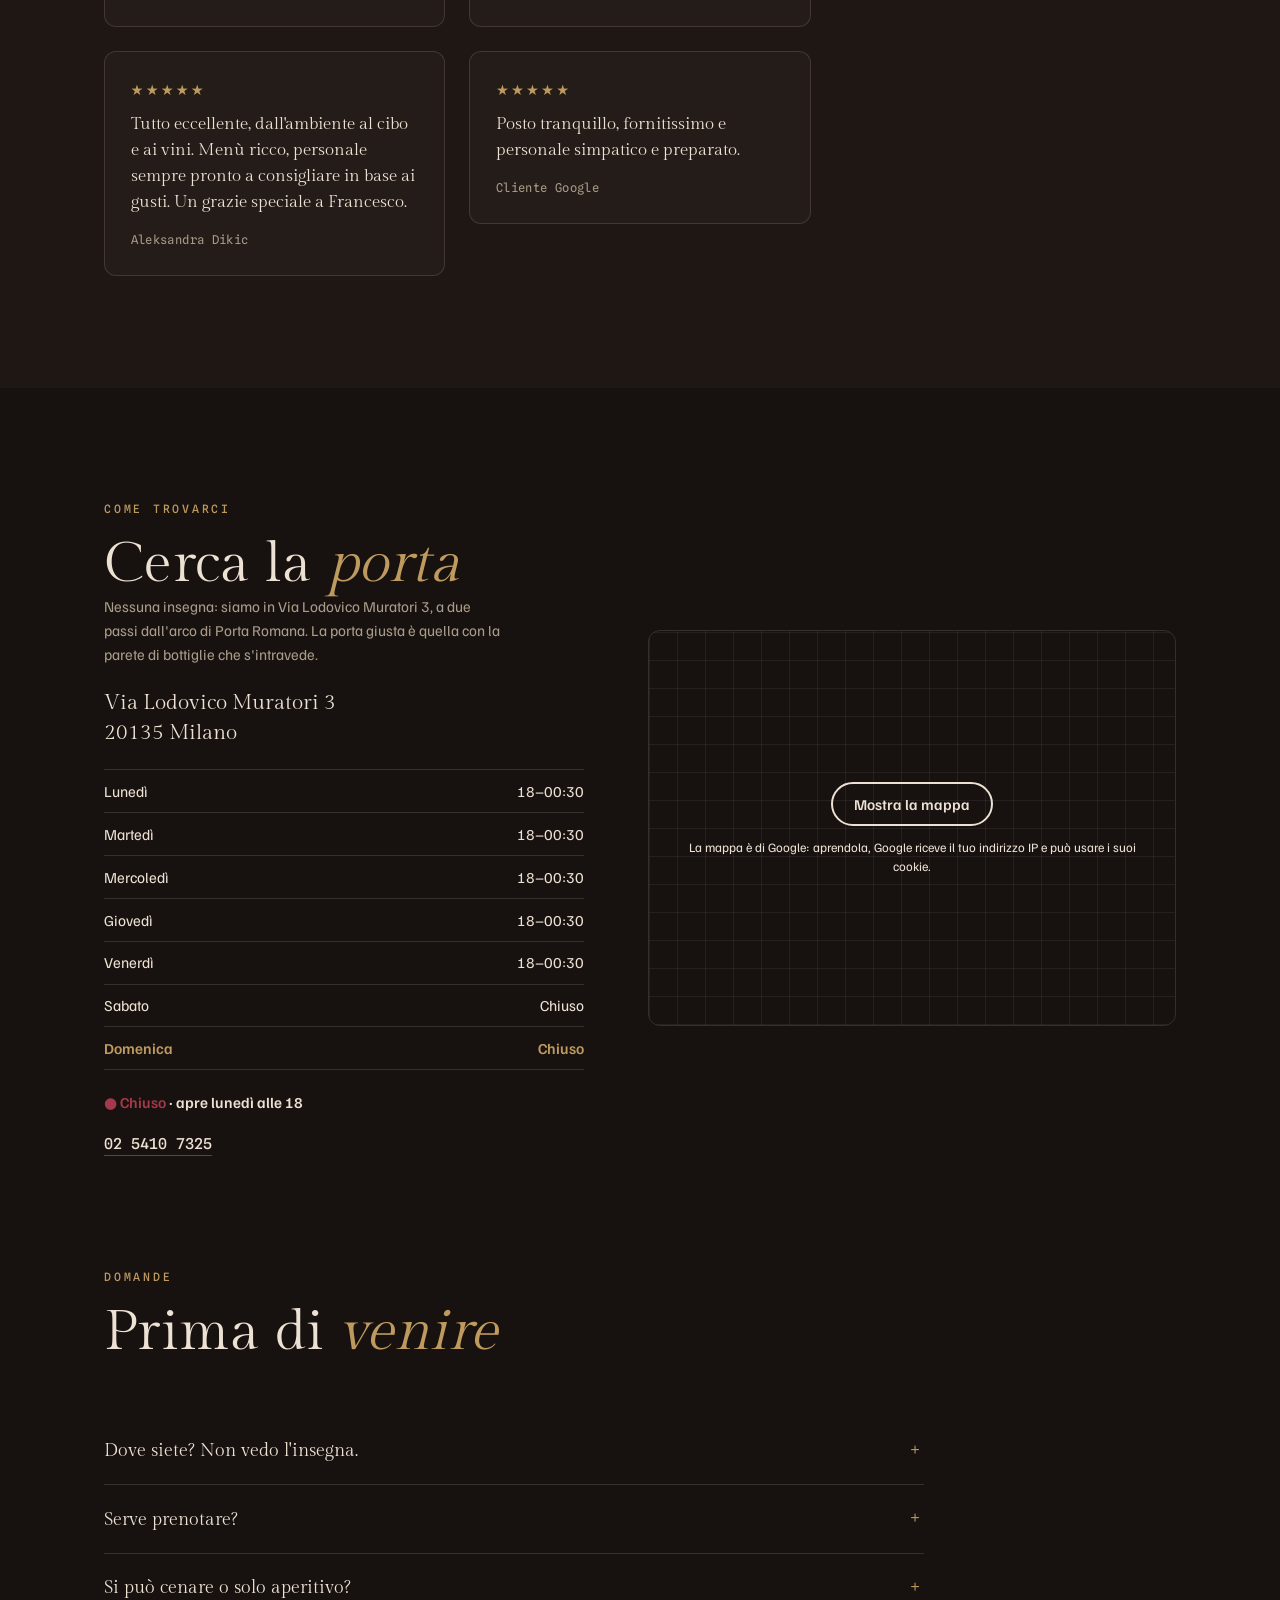
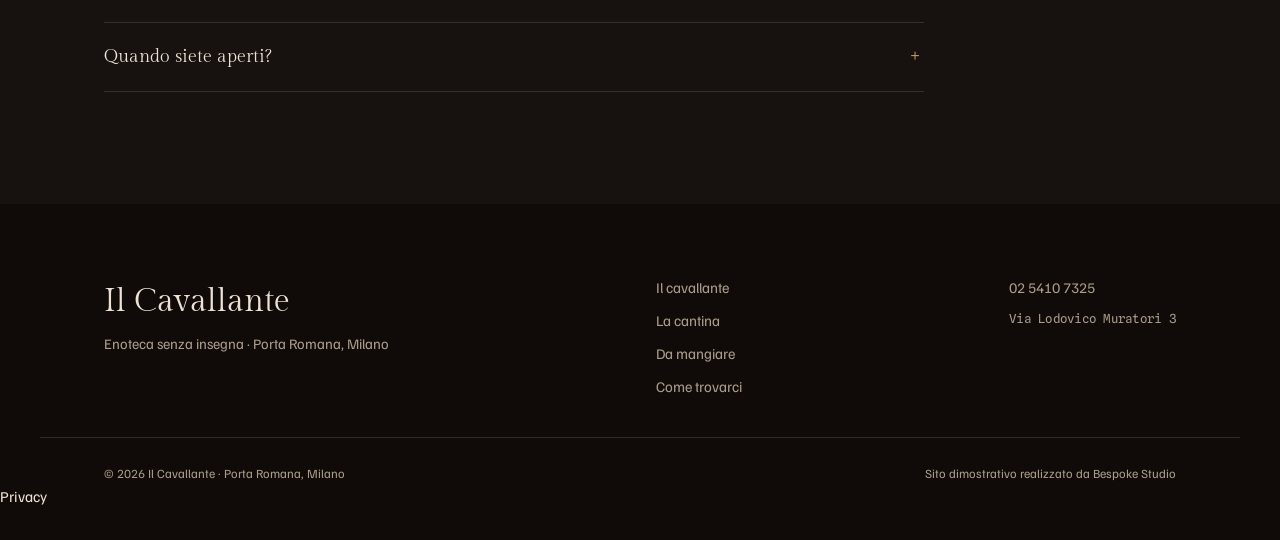
==== commit 9986be8f: "Privacy e pulizia: caratteri sul sito, mappa al clic, informativa, noindex - caratteri copiati nel s" ====
--- a/index.html
+++ b/index.html
@@ -3,6 +3,7 @@
 <head>
 <meta charset="utf-8">
 <meta name="viewport" content="width=device-width, initial-scale=1">
+<meta name="robots" content="noindex">
 <title>Il Cavallante — Enoteca senza insegna a Porta Romana, Milano</title>
 <meta name="description" content="Il Cavallante: enoteca e wine bar «senza insegna» in Via Ludovico Muratori 3, Porta Romana, Milano. Centinaia di etichette, vini al calice, taglieri e cucina. Aperto dalle 18.">
 <link rel="canonical" href="https://rotenzark.github.io/il-cavallante/">
@@ -16,21 +17,26 @@
 <link rel="icon" href="img/favicon.svg" type="image/svg+xml">
 <link rel="icon" href="img/favicon-32.png" sizes="32x32" type="image/png">
 <link rel="apple-touch-icon" href="img/apple-touch-icon.png">
-<link rel="preconnect" href="https://fonts.googleapis.com">
-<link rel="preconnect" href="https://fonts.gstatic.com" crossorigin>
-<link href="https://fonts.googleapis.com/css2?family=Gilda+Display&family=Familjen+Grotesk:wght@400;500;600;700&family=Spline+Sans+Mono:wght@400;500&display=swap" rel="stylesheet">
+<link rel="stylesheet" href="fonts/fonts.css?v=1">
 <link rel="stylesheet" href="css/style.css?v=1">
 <script>document.documentElement.className = document.documentElement.className.replace('no-js','js');</script>
 <script type="application/ld+json">
 {
   "@context": "https://schema.org",
-  "@type": ["BarOrPub","Winery"],
+  "@type": [
+    "BarOrPub",
+    "Winery"
+  ],
   "additionalType": "https://schema.org/Restaurant",
   "name": "Il Cavallante",
   "description": "Enoteca e wine bar «senza insegna» a Porta Romana, Milano. Centinaia di etichette, vini al calice, taglieri e cucina.",
   "image": "https://rotenzark.github.io/il-cavallante/img/og-image.jpg",
   "url": "https://rotenzark.github.io/il-cavallante/",
-  "servesCuisine": ["Vino","Enoteca","Cucina italiana"],
+  "servesCuisine": [
+    "Vino",
+    "Enoteca",
+    "Cucina italiana"
+  ],
   "priceRange": "€€",
   "telephone": "+390254107325",
   "address": {
@@ -40,13 +46,25 @@
     "addressLocality": "Milano",
     "addressCountry": "IT"
   },
-  "geo": { "@type": "GeoCoordinates", "latitude": 45.4521486, "longitude": 9.2036123 },
-  "openingHoursSpecification": [{
-    "@type": "OpeningHoursSpecification",
-    "dayOfWeek": ["Monday","Tuesday","Wednesday","Thursday","Friday"],
-    "opens": "18:00", "closes": "00:30"
-  }],
-  "aggregateRating": { "@type": "AggregateRating", "ratingValue": "4.5", "reviewCount": "324" }
+  "geo": {
+    "@type": "GeoCoordinates",
+    "latitude": 45.4521486,
+    "longitude": 9.2036123
+  },
+  "openingHoursSpecification": [
+    {
+      "@type": "OpeningHoursSpecification",
+      "dayOfWeek": [
+        "Monday",
+        "Tuesday",
+        "Wednesday",
+        "Thursday",
+        "Friday"
+      ],
+      "opens": "18:00",
+      "closes": "00:30"
+    }
+  ]
 }
 </script>
 <script type="application/ld+json">
@@ -208,7 +226,7 @@
         </div>
       </div>
       <div class="where__map reveal">
-        <iframe title="Mappa Il Cavallante" src="https://www.google.com/maps?q=Via%20Lodovico%20Muratori%203%20Milano&output=embed" loading="lazy" referrerpolicy="no-referrer-when-downgrade"></iframe>
+        <div class="mappa-clic" data-mappa-clic style="--mappa-h: 320px"><template><iframe title="Mappa Il Cavallante" src="https://www.google.com/maps?q=Via%20Lodovico%20Muratori%203%20Milano&output=embed" loading="lazy" referrerpolicy="no-referrer-when-downgrade"></iframe></template><div class="mappa-clic__velo"><a class="mappa-clic__btn" href="https://www.google.com/maps/search/?api=1&amp;query=Via%20Lodovico%20Muratori%203%20Milano" target="_blank" rel="noopener">Mostra la mappa</a><p class="mappa-clic__nota">La mappa è di Google: aprendola, Google riceve il tuo indirizzo IP e può usare i suoi cookie.</p></div></div>
       </div>
     </div>
   </section>
@@ -251,6 +269,7 @@
     <span>© <span id="year">2026</span> Il Cavallante · Porta Romana, Milano</span>
     <span class="foot__demo" data-i18n="foot.demo">Sito dimostrativo realizzato da Bespoke Studio</span>
   </div>
+  <p class="privacy-link"><a href="privacy.html">Privacy</a></p>
 </footer>
 
 <div class="actionbar" aria-hidden="false">
@@ -265,5 +284,6 @@
 </div>
 
 <script src="js/main.js?v=1"></script>
+<script src="js/mappa-clic.js?v=1" defer></script>
 </body>
 </html>
--- a/fonts/fonts.css
+++ b/fonts/fonts.css
@@ -0,0 +1,163 @@
+/* Caratteri ospitati sul sito: nessuna richiesta a Google Fonts o Fontshare (giro privacy 1/10/2026). Licenze in LICENSE.txt. */
+/* vietnamese */
+@font-face {
+  font-family: 'Familjen Grotesk';
+  font-style: normal;
+  font-weight: 400;
+  font-display: swap;
+  src: url(familjengrotesk-v11-Qw3GZR9ZHiDnImG6-NEMQ41wby8WbHUEj6M7.woff2) format('woff2');
+  unicode-range: U+0102-0103, U+0110-0111, U+0128-0129, U+0168-0169, U+01A0-01A1, U+01AF-01B0, U+0300-0301, U+0303-0304, U+0308-0309, U+0323, U+0329, U+1EA0-1EF9, U+20AB;
+}
+/* latin-ext */
+@font-face {
+  font-family: 'Familjen Grotesk';
+  font-style: normal;
+  font-weight: 400;
+  font-display: swap;
+  src: url(familjengrotesk-v11-Qw3GZR9ZHiDnImG6-NEMQ41wby8WbHQEj6M7.woff2) format('woff2');
+  unicode-range: U+0100-02BA, U+02BD-02C5, U+02C7-02CC, U+02CE-02D7, U+02DD-02FF, U+0304, U+0308, U+0329, U+1D00-1DBF, U+1E00-1E9F, U+1EF2-1EFF, U+2020, U+20A0-20AB, U+20AD-20C0, U+2113, U+2C60-2C7F, U+A720-A7FF;
+}
+/* latin */
+@font-face {
+  font-family: 'Familjen Grotesk';
+  font-style: normal;
+  font-weight: 400;
+  font-display: swap;
+  src: url(familjengrotesk-v11-Qw3GZR9ZHiDnImG6-NEMQ41wby8WbHoEjw.woff2) format('woff2');
+  unicode-range: U+0000-00FF, U+0131, U+0152-0153, U+02BB-02BC, U+02C6, U+02DA, U+02DC, U+0304, U+0308, U+0329, U+2000-206F, U+20AC, U+2122, U+2191, U+2193, U+2212, U+2215, U+FEFF, U+FFFD;
+}
+/* vietnamese */
+@font-face {
+  font-family: 'Familjen Grotesk';
+  font-style: normal;
+  font-weight: 500;
+  font-display: swap;
+  src: url(familjengrotesk-v11-Qw3GZR9ZHiDnImG6-NEMQ41wby8WbHUEj6M7.woff2) format('woff2');
+  unicode-range: U+0102-0103, U+0110-0111, U+0128-0129, U+0168-0169, U+01A0-01A1, U+01AF-01B0, U+0300-0301, U+0303-0304, U+0308-0309, U+0323, U+0329, U+1EA0-1EF9, U+20AB;
+}
+/* latin-ext */
+@font-face {
+  font-family: 'Familjen Grotesk';
+  font-style: normal;
+  font-weight: 500;
+  font-display: swap;
+  src: url(familjengrotesk-v11-Qw3GZR9ZHiDnImG6-NEMQ41wby8WbHQEj6M7.woff2) format('woff2');
+  unicode-range: U+0100-02BA, U+02BD-02C5, U+02C7-02CC, U+02CE-02D7, U+02DD-02FF, U+0304, U+0308, U+0329, U+1D00-1DBF, U+1E00-1E9F, U+1EF2-1EFF, U+2020, U+20A0-20AB, U+20AD-20C0, U+2113, U+2C60-2C7F, U+A720-A7FF;
+}
+/* latin */
+@font-face {
+  font-family: 'Familjen Grotesk';
+  font-style: normal;
+  font-weight: 500;
+  font-display: swap;
+  src: url(familjengrotesk-v11-Qw3GZR9ZHiDnImG6-NEMQ41wby8WbHoEjw.woff2) format('woff2');
+  unicode-range: U+0000-00FF, U+0131, U+0152-0153, U+02BB-02BC, U+02C6, U+02DA, U+02DC, U+0304, U+0308, U+0329, U+2000-206F, U+20AC, U+2122, U+2191, U+2193, U+2212, U+2215, U+FEFF, U+FFFD;
+}
+/* vietnamese */
+@font-face {
+  font-family: 'Familjen Grotesk';
+  font-style: normal;
+  font-weight: 600;
+  font-display: swap;
+  src: url(familjengrotesk-v11-Qw3GZR9ZHiDnImG6-NEMQ41wby8WbHUEj6M7.woff2) format('woff2');
+  unicode-range: U+0102-0103, U+0110-0111, U+0128-0129, U+0168-0169, U+01A0-01A1, U+01AF-01B0, U+0300-0301, U+0303-0304, U+0308-0309, U+0323, U+0329, U+1EA0-1EF9, U+20AB;
+}
+/* latin-ext */
+@font-face {
+  font-family: 'Familjen Grotesk';
+  font-style: normal;
+  font-weight: 600;
+  font-display: swap;
+  src: url(familjengrotesk-v11-Qw3GZR9ZHiDnImG6-NEMQ41wby8WbHQEj6M7.woff2) format('woff2');
+  unicode-range: U+0100-02BA, U+02BD-02C5, U+02C7-02CC, U+02CE-02D7, U+02DD-02FF, U+0304, U+0308, U+0329, U+1D00-1DBF, U+1E00-1E9F, U+1EF2-1EFF, U+2020, U+20A0-20AB, U+20AD-20C0, U+2113, U+2C60-2C7F, U+A720-A7FF;
+}
+/* latin */
+@font-face {
+  font-family: 'Familjen Grotesk';
+  font-style: normal;
+  font-weight: 600;
+  font-display: swap;
+  src: url(familjengrotesk-v11-Qw3GZR9ZHiDnImG6-NEMQ41wby8WbHoEjw.woff2) format('woff2');
+  unicode-range: U+0000-00FF, U+0131, U+0152-0153, U+02BB-02BC, U+02C6, U+02DA, U+02DC, U+0304, U+0308, U+0329, U+2000-206F, U+20AC, U+2122, U+2191, U+2193, U+2212, U+2215, U+FEFF, U+FFFD;
+}
+/* vietnamese */
+@font-face {
+  font-family: 'Familjen Grotesk';
+  font-style: normal;
+  font-weight: 700;
+  font-display: swap;
+  src: url(familjengrotesk-v11-Qw3GZR9ZHiDnImG6-NEMQ41wby8WbHUEj6M7.woff2) format('woff2');
+  unicode-range: U+0102-0103, U+0110-0111, U+0128-0129, U+0168-0169, U+01A0-01A1, U+01AF-01B0, U+0300-0301, U+0303-0304, U+0308-0309, U+0323, U+0329, U+1EA0-1EF9, U+20AB;
+}
+/* latin-ext */
+@font-face {
+  font-family: 'Familjen Grotesk';
+  font-style: normal;
+  font-weight: 700;
+  font-display: swap;
+  src: url(familjengrotesk-v11-Qw3GZR9ZHiDnImG6-NEMQ41wby8WbHQEj6M7.woff2) format('woff2');
+  unicode-range: U+0100-02BA, U+02BD-02C5, U+02C7-02CC, U+02CE-02D7, U+02DD-02FF, U+0304, U+0308, U+0329, U+1D00-1DBF, U+1E00-1E9F, U+1EF2-1EFF, U+2020, U+20A0-20AB, U+20AD-20C0, U+2113, U+2C60-2C7F, U+A720-A7FF;
+}
+/* latin */
+@font-face {
+  font-family: 'Familjen Grotesk';
+  font-style: normal;
+  font-weight: 700;
+  font-display: swap;
+  src: url(familjengrotesk-v11-Qw3GZR9ZHiDnImG6-NEMQ41wby8WbHoEjw.woff2) format('woff2');
+  unicode-range: U+0000-00FF, U+0131, U+0152-0153, U+02BB-02BC, U+02C6, U+02DA, U+02DC, U+0304, U+0308, U+0329, U+2000-206F, U+20AC, U+2122, U+2191, U+2193, U+2212, U+2215, U+FEFF, U+FFFD;
+}
+/* latin-ext */
+@font-face {
+  font-family: 'Gilda Display';
+  font-style: normal;
+  font-weight: 400;
+  font-display: swap;
+  src: url(gildadisplay-v20-t5tmIRoYMoaYG0WEOh7HwMeR3TDPr6OH.woff2) format('woff2');
+  unicode-range: U+0100-02BA, U+02BD-02C5, U+02C7-02CC, U+02CE-02D7, U+02DD-02FF, U+0304, U+0308, U+0329, U+1D00-1DBF, U+1E00-1E9F, U+1EF2-1EFF, U+2020, U+20A0-20AB, U+20AD-20C0, U+2113, U+2C60-2C7F, U+A720-A7FF;
+}
+/* latin */
+@font-face {
+  font-family: 'Gilda Display';
+  font-style: normal;
+  font-weight: 400;
+  font-display: swap;
+  src: url(gildadisplay-v20-t5tmIRoYMoaYG0WEOh7HwMeR3T7Prw.woff2) format('woff2');
+  unicode-range: U+0000-00FF, U+0131, U+0152-0153, U+02BB-02BC, U+02C6, U+02DA, U+02DC, U+0304, U+0308, U+0329, U+2000-206F, U+20AC, U+2122, U+2191, U+2193, U+2212, U+2215, U+FEFF, U+FFFD;
+}
+/* latin-ext */
+@font-face {
+  font-family: 'Spline Sans Mono';
+  font-style: normal;
+  font-weight: 400;
+  font-display: swap;
+  src: url(splinesansmono-v13-R70BjzAei_CDNLfgZxrW6wrZOF2WX5yZmF2a.woff2) format('woff2');
+  unicode-range: U+0100-02BA, U+02BD-02C5, U+02C7-02CC, U+02CE-02D7, U+02DD-02FF, U+0304, U+0308, U+0329, U+1D00-1DBF, U+1E00-1E9F, U+1EF2-1EFF, U+2020, U+20A0-20AB, U+20AD-20C0, U+2113, U+2C60-2C7F, U+A720-A7FF;
+}
+/* latin */
+@font-face {
+  font-family: 'Spline Sans Mono';
+  font-style: normal;
+  font-weight: 400;
+  font-display: swap;
+  src: url(splinesansmono-v13-R70BjzAei_CDNLfgZxrW6wrZOF2WX5KZmA.woff2) format('woff2');
+  unicode-range: U+0000-00FF, U+0131, U+0152-0153, U+02BB-02BC, U+02C6, U+02DA, U+02DC, U+0304, U+0308, U+0329, U+2000-206F, U+20AC, U+2122, U+2191, U+2193, U+2212, U+2215, U+FEFF, U+FFFD;
+}
+/* latin-ext */
+@font-face {
+  font-family: 'Spline Sans Mono';
+  font-style: normal;
+  font-weight: 500;
+  font-display: swap;
+  src: url(splinesansmono-v13-R70BjzAei_CDNLfgZxrW6wrZOF2WX5yZmF2a.woff2) format('woff2');
+  unicode-range: U+0100-02BA, U+02BD-02C5, U+02C7-02CC, U+02CE-02D7, U+02DD-02FF, U+0304, U+0308, U+0329, U+1D00-1DBF, U+1E00-1E9F, U+1EF2-1EFF, U+2020, U+20A0-20AB, U+20AD-20C0, U+2113, U+2C60-2C7F, U+A720-A7FF;
+}
+/* latin */
+@font-face {
+  font-family: 'Spline Sans Mono';
+  font-style: normal;
+  font-weight: 500;
+  font-display: swap;
+  src: url(splinesansmono-v13-R70BjzAei_CDNLfgZxrW6wrZOF2WX5KZmA.woff2) format('woff2');
+  unicode-range: U+0000-00FF, U+0131, U+0152-0153, U+02BB-02BC, U+02C6, U+02DA, U+02DC, U+0304, U+0308, U+0329, U+2000-206F, U+20AC, U+2122, U+2191, U+2193, U+2212, U+2215, U+FEFF, U+FFFD;
+}
--- a/css/style.css
+++ b/css/style.css
@@ -232,3 +232,12 @@
   .reveal{opacity:1!important;transform:none!important}
   .intro{display:none}.hero__scroll{display:none}
 }
+
+/*MAPPACLIC*/
+/* la mappa Google si carica solo al clic (giro privacy 1/10/2026) */
+.mappa-clic { display: flex; align-items: center; justify-content: center; width: 100%; height: 100%; min-height: var(--mappa-h, 320px); box-sizing: border-box; padding: 24px; text-align: center; background: repeating-linear-gradient(0deg, rgba(127, 127, 127, 0.14) 0 1px, transparent 1px 28px), repeating-linear-gradient(90deg, rgba(127, 127, 127, 0.14) 0 1px, transparent 1px 28px); }
+.mappa-clic__velo { display: flex; flex-direction: column; align-items: center; gap: 12px; max-width: 32em; }
+.mappa-clic__btn { display: inline-block; padding: 0.75em 1.4em; border: 2px solid currentColor; border-radius: 999px; color: inherit; font: inherit; font-weight: 600; line-height: 1.2; text-decoration: none; background: transparent; cursor: pointer; }
+.mappa-clic__btn:hover, .mappa-clic__btn:focus-visible { text-decoration: underline; }
+.mappa-clic__nota { margin: 0; font-size: 0.85em; line-height: 1.45; }
+/*/MAPPACLIC*/
